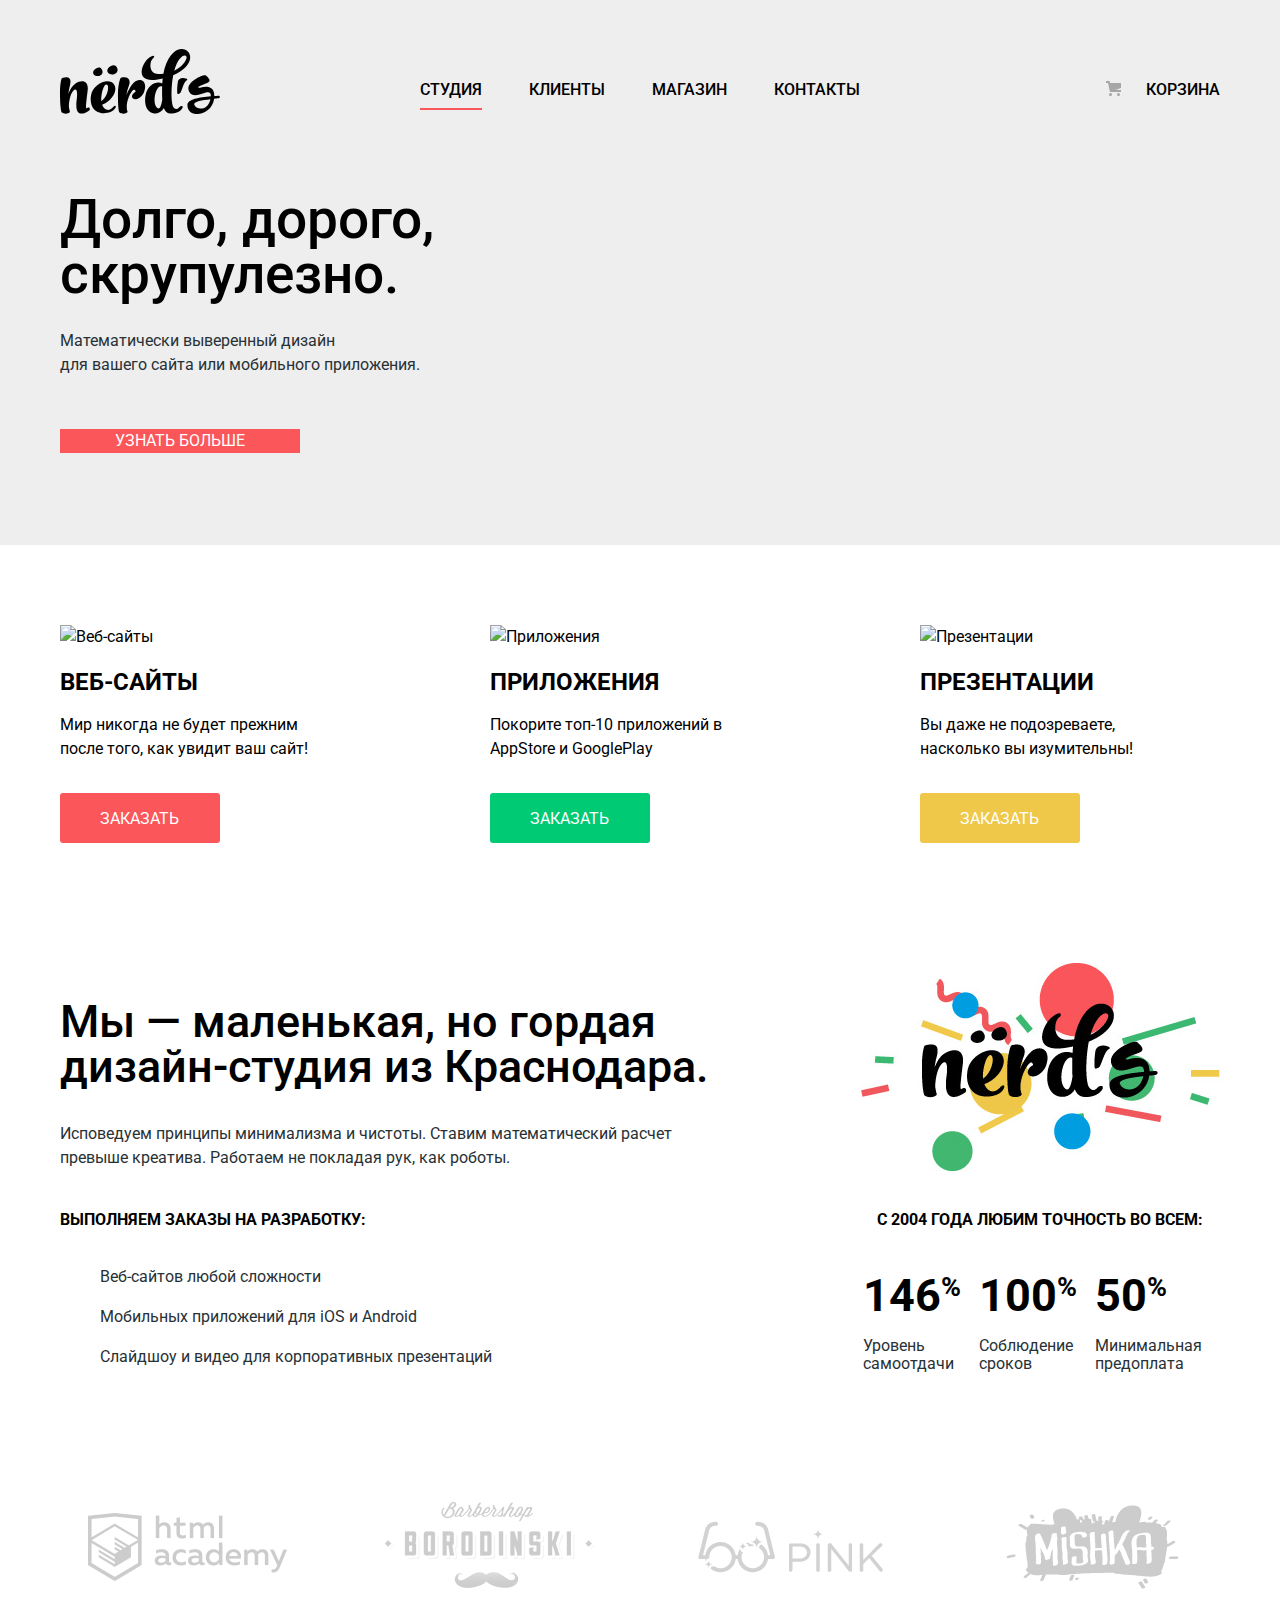
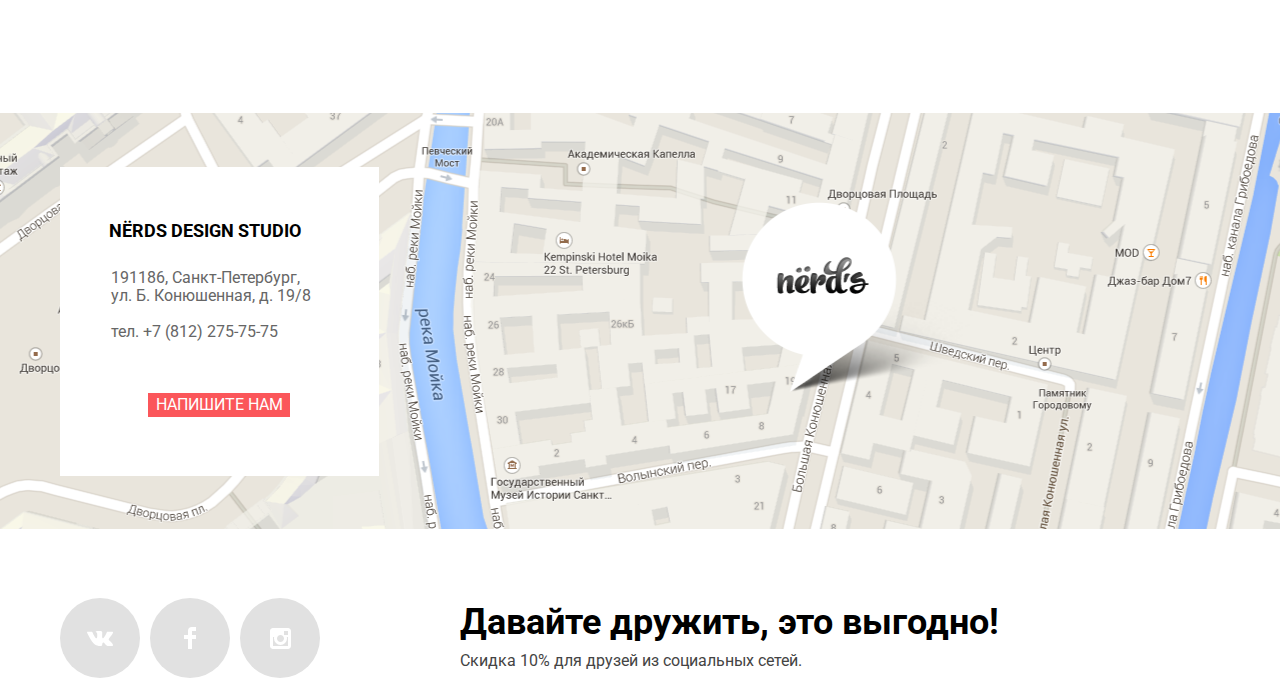
==== index.html @ 70720479 "styles" ====
<!DOCTYPE html>
<html lang="ru">
  <head>
    <meta charset="utf-8">
    <title>Дизайн-студия Nёrds</title>
    <link href="https://fonts.googleapis.com/css?family=Roboto:300,400,500,700&display=swap&subset=cyrillic" rel="stylesheet">
    <link href="css/normalize.css" rel="stylesheet">
    <link href="css/style.css" rel="stylesheet">
  </head>
  <body>
    <header class="main-header">
      <nav class="main-navigation container">
        <a class="main-header-logo">
          <img src="img/nerds-logo.svg" width="160" height="65" alt="Логотип студии Нёрдс">
        </a>
        <ul class="site-navigation container">
          <li class="site-item"><a href="info.html" class="user-active">Студия</a></li>
          <li class="site-item"><a href="customers.html">Клиенты</a></li>
          <li class="site-item"><a href="catalog.html">Магазин</a></li>
          <li class="site-item"><a href="contacts.html">Контакты</a></li>
        </ul>
        <ul class="cart">
          <li class="cart-item"><a class="icon-cart" href="cart.html">Корзина</a></li>
        </ul>
      </nav>
    </header>
    <main>
      <section class="slider-section">
        <div class="slider container">
          <div class="slide first slide-active">
            <h3 class="slide-title">Долго, дорого, скрупулезно.</h3>
            <p class="slide-description">Математически выверенный дизайн<br> для вашего сайта или мобильного приложения.</p>
            <a class="slide-button" href="#">Узнать больше</a>
          </div>
          <div class="slide second">
            <h3 class="slide-title">Любим математику как никто другой</h3>
            <p class="slide-description">Никакого креатива, только математические формулы для расчета идеальных пропорций.</p>
            <a class="slide-button" href="#">Узнать больше</a>
          </div>
          <div class="slide third">
            <h3 class="slide-title">Только ночь, только хардкор</h3>
            <p class="slide-description">Работать днем, как все? Мы против этого. Ближе к полуночи работа только начинается.</p>
            <a class="slide-button" href="#">Узнать больше</a>
          </div>
        </div>
      </section>
      <section>
        <ul class="services container">
          <li class="service-item">
            <img src="img/websites.png" width="300" height="146" alt="Веб-сайты">
            <h3 class="service-title">Веб-сайты</h3>
            <p class="service-description">
              Мир никогда не будет прежним после того, как увидит ваш сайт!
            </p>
            <a class="service-button service-button-web" href="catalog.html">Заказать</a>
          </li>
          <li class="service-item">
            <img src="img/apps.png" width="300" height="146" alt="Приложения">
            <h3 class="service-title">Приложения</h3>
            <p class="service-description">
              Покорите топ-10 приложений в AppStore и GooglePlay
            </p>
            <a class="service-button service-button-app" href="catalog.html">Заказать</a>
          </li>
          <li class="service-item">
            <img src="img/presentations.png" width="300" height="146" alt="Презентации">
            <h3 class="service-title">Презентации</h3>
            <p class="service-description">
              Вы даже не подозреваете, насколько вы изумительны!
            </p>
            <a class="service-button service-button-presentations" href="catalog.html">Заказать</a>
          </li>
        </ul>
      </section>
      <section class="info container">
      <div>
        <p class="info-title">Мы — маленькая, но гордая дизайн-студия из Краснодара.</p>
        <p class="info-description">Исповедуем принципы минимализма и чистоты. Ставим математический расчет превыше креатива. Работаем не покладая рук, как роботы.</p>
        <p class="list-title">Выполняем заказы на разработку:</p>
        <ul class="list">
          <li>Веб-сайтов любой сложности</li>
          <li>Мобильных приложений для iOS и Android</li>
          <li>Слайдшоу и видео для корпоративных презентаций</li>
        </ul>
      </div>
      <div>
        <img class="nerds-logo" src="img/nerds-picture.png" alt="Nёrds">
        <p class="table-title">С 2004 года любим точность во всем:</p>
        <table class="table-advantages">
          <tr class="percent">
            <td>146<sup>%</sup></td>
            <td>100<sup>%</sup></td>
            <td>50<sup>%</sup></td>
          </tr>
          <tr class="table-text">
            <td scope="col">Уровень самоотдачи</td>
            <td scope="col">Соблюдение сроков</td>
            <td scope="col">Минимальная предоплата</td>
          </tr>
        </table>
      </div>
      </section>
      <section class="references container">
          <a class="references-item" href="https://htmlacademy.ru/intensive/htmlcss">
            <img src="img/htmlacademy-logo.png" alt="Html Academy">
          </a>
          <a class="references-item" href="#">
          <img src="img/borodinski-logo.png" alt="Borodinski">
        </a>
        <a class="references-item" href="#">
          <img src="img/pink-logo.png" alt="Pink">
        </a>
        <a class="references-item" href="#">
          <img src="img/mishka-logo.png" alt="Mishka">
        </a>
        </section>
      </main>
      <footer>
        <section class="contacts-container">
          <div class="map">
        <!-- map -->
        </div>
          <div class="contacts-wrapper">
            <p class="contacts-title">Nёrds design studio</p>
            <p class="contacts">191186, Санкт-Петербург, ул. Б. Конюшенная, д. 19/8</p>
            <p class="contacts">тел. +7 (812) 275-75-75</p>
            <a class="contacts-button" href="#">Напишите нам</a>
          </div>
      </section>
      <div class="footer-wrapper container">
        <div class="footer-left-column">
          <ul class="social">
            <li><a class="social-button" href="#">
              <svg xmlns="http://www.w3.org/2000/svg" width="26" height="15"viewBox="0 0 26 15">
                <path fill="#ffffff" d="M16.138 11.51c.956-.309 2.18 2.04 3.483 2.939.978.681 1.727.534 1.727.534l3.473-.05s1.815-.112.957-1.554c-.071-.12-.503-1.069-2.585-3.022-2.177-2.043-1.882-1.712.739-5.244 1.597-2.153 2.236-3.468 2.036-4.028-.192-.539-1.365-.399-1.365-.399L20.69.713c-.381.001-.704.119-.851.515-.003.004-.621 1.666-1.445 3.079-1.741 2.989-2.436 3.148-2.724 2.961-.661-.433-.494-1.737-.494-2.664 0-2.897.432-4.105-.846-4.417-.427-.104-.739-.172-1.828-.182-1.392-.021-2.574 0-3.244.329-.445.223-.786.712-.579.74.26.035.843.16 1.155.586.401.552.389 1.789.389 1.789s.229 3.411-.54 3.834c-.528.29-1.25-.302-2.803-3.016-.793-1.388-1.392-2.922-1.392-2.922s-.116-.285-.326-.441c-.25-.185-.6-.244-.6-.244L.848.684S.29.7.085.946c-.182.218-.015.668-.015.668s2.909 6.881 6.203 10.347c3.02 3.182 6.452 2.971 6.452 2.971h1.555s.469-.054.709-.312c.224-.24.214-.691.214-.691s-.031-2.109.935-2.419z">
                </path>
              </svg></a></li>
            <li><a class="social-button" href="#">
            <svg xmlns="http://www.w3.org/2000/svg" width="12" height="22" viewBox="0 0 12 22">
              <path fill="#ffffff" d="M12 4V0H8a4 4 0 0 0-4 4v4H0v4h4v10h4V12h4V8H8V4h4z">
            </path></svg></a></li>
            <li><a class="social-button" href="#">
            <svg xmlns="http://www.w3.org/2000/svg" width="21" height="21" viewBox="0 0 21 21">
              <path fill="#ffffff" d="M18 0H3C1.35 0 0 1.35 0 3v15c0 1.65 1.35 3 3 3h15c1.65 0 3-1.35 3-3V3c0-1.65-1.35-3-3-3zm-7.5 7c1.93 0 3.5 1.57 3.5 3.5S12.43 14 10.5 14 7 12.43 7 10.5 8.57 7 10.5 7zM18 18H3V9h1.181A6.504 6.504 0 0 0 4 10.5a6.5 6.5 0 1 0 13 0 6.45 6.45 0 0 0-.181-1.5H18v9zm0-11h-4V3h4v4z">
            </path></svg></a></li>
          </ul>
        </div>
        <div class="footer-right-column">
        <div class="footer-text">
          <p class="slogan-title">
            Давайте дружить, это выгодно!
          </p>
          <p class="discount">
            Скидка 10% для друзей из социальных сетей.
          </p>
        </div>
      </div>
    </div>
    </footer>

      <div class="feedback">
        <h3 class="feedback-title">Напишите нам</h3>
        <form class="feedback-form" action="/" method="post">
          <p class="input-wrapper">
          <label class="feedback-text" for="name-field">Ваше имя:</label>
          <input class="input" id="name-field" type="text" name="login" placeholder="Имя Фамилия" required>
        </p>
        <p class="input-wrapper">
          <label class="feedback-text" for="email-field">Ваш e-mail:</label>
          <input class="input" id="email-field" type="email" name="email" placeholder="email@example.com">
        </p>
        <p class="input-wrapper">
          <label class="feedback-text" for="message-field">Текст письма:</label>
          <textarea class="input" id="message-field" name="message" placeholder="В свободной форме"></textarea>
          </p>
          <button class="button" type="submit">Отправить</button>
        </form>
        <button class="close-button" aria-label="Закрыть" type="button">
            <svg xmlns="http://www.w3.org/2000/svg" width="21" height="21" viewBox="0 0 21 21">
              <path fill="#FB565A" d="M13.328 10.5l7.371-7.371a1.003 1.003 0 0 0 0-1.414L19.285.3a1.003 1.003 0 0 0-1.414 0L10.5 7.672 3.129.301a1.003 1.003 0 0 0-1.414 0L.301 1.715a1.003 1.003 0 0 0 0 1.414L7.672 10.5.301 17.871a1.003 1.003 0 0 0 0 1.414l1.415 1.414a1.003 1.003 0 0 0 1.414 0l7.371-7.371 7.371 7.371a1.003 1.003 0 0 0 1.414 0l1.414-1.414a1.003 1.003 0 0 0 0-1.414L13.328 10.5z">
          </path></svg>
        </button>
        </div>

    </body>
    </html>
---- css/style.css ----
body {
  margin: 0;
  padding: 0;

  font-family: "Roboto", Arial, sans-serif;
  font-size: 16px;
  line-height: 24px;
  font-weight: 400;
  color: #000000;
  background-color: #ffffff;
}

a {
  text-decoration: none;
}

.main-header {
  background-color: #eeeeee;
  text-transform: uppercase;
}

.main-header-logo {
  width: 160px;
  height: 65px;
}

.main-header-logo:hover {
  opacity: 0.8;
}

.main-header-logo:active {
  opacity: 0.3;
}

.site-navigation,
.cart,
.services,
.social,
.filter-options,
.catalog-list,
.pagination,
.list,
.sort {
  list-style: none;
}

.main-navigation {
  line-height: 1.88;
  font-weight: 500;
  color: inherit;
}

.site-navigation a:hover,
.cart a:hover {
  color: #fb565a;
}

.site-navigation a:active,
.cart a:active {
  color: rgba(0, 0, 0, 0.3);
}

.site-navigation a {
  font-weight: 500;
  font-size: inherit;
  color: inherit;
}

.cart a {
  line-height: 1.88;
  font-weight: 500;
  color: inherit;
  text-transform: uppercase;
}

.slider-section {
  background-color: #eeeeee;
  position: relative;
  overflow: hidden;
}

.slide-title {
  font-size: 55px;
  line-height: 1;
  font-weight: 500;
  color: inherit;
  padding: 0;
  width: 514px;
  margin-top: -48px;
  margin-bottom: 16px;
}

.slide-description {
  color: #283136;
  font-size: 16px;
  line-height: 1.5;
}

.slide.first {
  background: url(../img/slide1.png) no-repeat;
  background-position: 93%;
}

.slide.second {
  background: url(../img/slide2.png) no-repeat;
  background-position: 93%;
}

.slide.third {
  background: url(../img/slide3.png) no-repeat;
  background-position: 93%;
}

.service-button,
.slide-button,
.contacts-button,
.button {
  color: #ffffff;
  border: none;
  text-transform: uppercase;
}

.service-button-web,
.slide-button,
.contacts-button,
.button {
  background-color: #fb565a;
}

.service-button-app {
  background-color: #00ca74;
}

.service-button-presentations {
  background-color: #efc84a;
}

.service-button:active,
.slide-button:active,
.contacts-button:active,
.button:active {
  color: rgba(255, 255, 255, 0.3);
}

.social-button:active,
.service-button-web:active,
.service-button-app:active,
.service-button-presentations:active {
  box-shadow: inset 0px 3px 0 0 rgba(0, 1, 1, 0.1);
}

.social-button:active svg {
  opacity: 0.3;
}

.service-button-web:hover,
.slide-button:hover,
.contacts-button:hover,
.button:hover,
.social-button:hover {
  background-color: #e74246;
}

.service-button-web:active,
.slide-button:active,
.button:active,
.social-button:active {
  background-color: #d7373b;
}

.service-button-app:hover {
  background-color: #00bc6c;
}

.service-button-app:active {
  background-color: #00aa62;
}

.service-button-presentations:hover {
  background-color: #eab534;
}

.service-button-presentations:active {
  background-color: #e5a722;
}

.info-title {
  font-size: 45px;
  font-weight: 500;
  line-height: 1;
  color: inherit;
}

.info-description {
  line-height: 1.5;
  text-align: left;
  color: #283136;
}

.list-title {
  text-transform: uppercase;
  font-weight: 700;
  color: inherit;
}

.list {
  font-size: inherit;
  line-height: 1.5;
  text-align: left;
  color: #283136;
}

.table-title {
  width: 360px;
  height: 15px;
  font-weight: 700;
  line-height: 1.5;
  text-align: center;
  color: inherit;
  text-transform: uppercase;
}

.percent td:last-child {
  width: 68px;
}

.percent {
  height: 75px;
 width: 93px;
 font-size: 45px;
 font-weight: 700;
 line-height: 0.22;
 text-align: left;
 color: inherit;
}

.table-text td:first-child {
  width: 89px;
  height: 33px;
}

.table-text td:nth-last-of-type(2n) {
  width: 95px;
  height: 35px;
}

.table-text td:last-child {
  width: 105px;
  height: 34px;
}

.table-text {
  line-height: 1.13;
  text-align: left;
  color: #283136;
}

.table-advantages {
  padding-bottom: 77px;
}

.map {
  background-size: cover;
  height: 416px;
  background: url("../img/mapmarker.png") no-repeat 48%;
}

.contacts-title {
  width: 193px;
  font-size: 18px;
  font-weight: 700;
  line-height: 1.67;
  text-align: left;
  color: inherit;
  text-transform: uppercase;
  padding-bottom: 32px;
}

.contacts {
  width: 201px;
  height: 30px;
  line-height: 1.13;
  text-align: left;
  color: #666666;
}

.service-title {
    margin-top: 21px;
    text-transform: uppercase;
    font-size: 24px;
    margin-bottom: 19px;
}

.shop-title {
  background-color: #eeeeee;
  font-weight: 500;
  font-size: 55px;
  padding-top: 86px;
  padding-bottom: 124px;
  text-align: center;
  margin: 0;
}

.filter-title {
margin: 0;
 text-transform: uppercase;
 font-size: 18px;
 font-weight: 700;
 line-height: 1.67;
 letter-spacing: 0.18px;
 text-align: left;
 color: inherit;
}

.price {
 width: 20px;
 height: 13px;
 line-height: 1.38;
 letter-spacing: normal;
 text-align: left;
 color: #283136
}

.sort-title {
  margin: 0;
 width: 133px;
 height: 14px;
 font-size: 18px;
 text-transform: uppercase;
 font-weight: 700;
 line-height: 1;
 text-align: left;
 color: inherit;
}

.sort a {
  font-size: 13px;
  line-height: 1.29;
  color: rgba(0, 0, 0, 0.3);
  text-transform: uppercase;
}

.sort .active a {
  color: inherit;
}

.sort a:hover {
  color: rgba(0, 0, 0, 0.6);
}

.sort a:active {
  color: inherit;
}

.filter-options {
  color: #283136;
}

.item-title {
  text-transform: uppercase;
  color: inherit;
  font-size: 18px;
  font-weight: 700;
}

.item-description {
  color: #666666;
}

.item-button {
  background-color: #fb565a;
  color: #ffffff;
  border: none;
}

.item-title:hover {
  color: #fb565a;
}

.item-title:active {
  color: rgba(0, 0, 0, 0.3);
}

.item-button:hover {
  background-color: #e74246;
}

.item-button:active {
  background-color: #d7373b;
}

.btn-show:hover,
.pagination a:hover,
.btn-next a:hover {
  background-color: #dfdfdf;
}

.btn-show:active,
.pagination a:active,
.btn-next a:active {
  background-color: #d5d5d5;
  box-shadow: inset 0px 3px 0 0 rgba(0, 1, 1, 0.1);
  color: rgba(0, 0, 0, 0.3);
}

.pagination a,
.btn-next a,
.btn-show {
  background-color: #eeeeee;
  border: none;
  color: inherit;
  font-weight: 500;
  text-transform: uppercase;
}

.pagination-active a {
  background-color: #ffffff;
  border: solid 3px #dbdbdb;
  color: inherit;
}

.pagination-active a:hover {
  background-color: #ffffff;
}

.slogan-title {
  font-weight: 700;
  font-size: 36px;
}

.discount {
  line-height: 1.38;
  color: #444444;
}


/* --- Сеточные стили --- */

.container {
  width: 1160px;
  margin: 0 auto;
}

.main-navigation {
  display: flex;
  justify-content: center;
  padding-top: 49px;
}

.site-navigation {
  padding: 0;
  flex-wrap: wrap;
}

.site-navigation {
  display: flex;
  margin-left: 200px;
  margin-top: 26px;
}

.site-item {
  margin-right: 47px;
}

.site-navigation li:last-child {
  margin: 0;
}

.services {
  display: flex;
  padding-left: 0;
  padding-top: 80px;
  padding-bottom: 57px;
  justify-content: space-between;
}

.service-item {
  width: 300px;
  margin-right: 130px;
}

.services li:last-child {
  margin-right: 0;
}

.service-item p {
  width: 250px;
}

.service-button-web {
  padding-right: 41px;
    background-color: #fb565a;
    padding-top: 16px;
    padding-bottom: 15px;
    padding-left: 40px;
    border-radius: 3px;
}

.service-button-app {
  padding-right: 41px;
    background-color: #00ca74;
    padding-top: 16px;
    padding-bottom: 15px;
    padding-left: 40px;
    border-radius: 3px;
}

.service-button-presentations {
  padding-right: 41px;
    background-color: #efc84a;
    padding-top: 16px;
    padding-bottom: 15px;
    padding-left: 40px;
    border-radius: 3px;
}

.social {
  display: flex;
  margin: 0;
}

.slogan-title {
  margin: 0;
}

.filters {
  display: flex;
}

.filter-title {
  margin-top: 50px;
}

.filter-title:first-child {
  margin: 0;
}

.filter-col {
  margin-top: 55px;
  width: 400px;
}

.btn-show {
  margin-top: 19px;
}

.sort-col {
  margin-top: 58px;
  width: 760px;
}

.catalog-list {
  margin: 0;
  padding: 0;
  display: flex;
  flex-wrap: wrap;
}

.catalog-item {
  display: flex;
  padding-bottom: 73px;
  margin-left: 40px;
}

.catalog-item:nth-child(odd) {
  margin: 0;
  padding: 0;
}

.footer-wrapper {
  justify-content: space-between;
  display: flex;
}

.footer-left-column {
  width: 200px;
  margin-top: 69px;
}

.footer-right-column {
  width: 760px;
}

.cart {
  margin-top: 26px;
}

.slider-section {
  height: 424px;
}

.slide {
  display: none;
  height: 435px;
}

.slide-active {
  display: block;
}

.second {
  padding-top: 218px;
}

.third {
  padding-top: 195px;
}

.slide-title {
  margin: 0;
  padding-top: 71px;
  margin-bottom: 27px;
}

.slide-description {
  margin-bottom: 52px;
  width: 36%;
}

.third .slide-description {
  width: 32%;
}

.slide-button {
  text-align: center;
  width: 240px;
  display: block;
}

.info {
  display: flex;
  justify-content: space-between;
  padding-top: 75px;
  padding-bottom: 49px;
}

.info-title {
  width: 650px;
  margin-top: 36px;
  margin-bottom: 33px;
}

.info-description {
  width: 650px;
  margin-bottom: 38px;
}

.list-title {
  margin-bottom: 25px;
}

.list {
  line-height: 2.5;
}

.nerds-logo {
  margin-bottom: 14px;
}

.table-title {
  margin-bottom: 34px;
}

.table-advantages {
  width: 100%;
}

.percent sup{
 top: -15.49px;
 font-size: 26.6px;
}

.references {
  display: flex;
  justify-content: space-between;
  margin-bottom: 91px;
}

.references-item {
  position: relative;
  display: flex;
  justify-content: center;
  align-items: center;
  width: 22%;
  margin-bottom: 30px;
}

.contacts-container {
  height: 416px;
  position: relative;
}

.contacts-wrapper {
  background-color: #ffffff;
  margin-left: -580px;
  width: 319px;
  height: 309px;
  position: absolute;
  top: 54px;
  left: 50%;
}

.contacts-title {
  padding-left: 49px;
  padding-bottom: 5px;
  padding-top: 31px;
}

.contacts {
  padding-bottom: 8px;
  padding-left: 51px;
}

.contacts-button {
  text-align: center;
  width: 142px;
  display: block;
  margin-left: 88px;
  margin-top: 32px;
}

.social {
  padding-left: 0;
  display: flex;
}

.slogan-title {
  margin-top: 81px;
}

.pagination {
  display: flex;
  padding: 0;
  width: 444px;
  margin-bottom: 57px;
}

.pagination-item {
  margin-right: 12px;
}

.sort-wrapper {
  display: flex;
  align-items: center;
  margin-top: -21px;
  margin-bottom: 80px;
}

.sort {
  display: flex;
}

.sort-item {
  margin-right: 26px;
}

.sort-icons {
  display: flex;
}

.slider-range {
  position: relative;
  width: 220px;
  height: 80px;
  margin-top: 49px;
  margin-bottom: 13px;
  padding-left: 20px;
  padding-right: 20px;
  background: #f1f1f1;
  border-radius: 5px;
}

.slider-range::before {
  content: "";
  display: table;
  clear: both;
}

.slider-scale {
  height: 2px;
  background: #d7dcde;
  margin-left: 10px;
  margin-top: 39px;
}

.slider-bar {
  height: 2px;
  width: 135px;
  background: #00ca74;
}

.toggle {
  width: 4px;
  height: 4px;
  border: 8px solid #ffffff;
  background: #ababab;
  cursor: pointer;
  border-radius: 50%;
  box-shadow: 0 2px 0 0 rgba(0, 1, 1, 0.14);
  position: absolute;
  top: 30px;
  left: 20px;
}

.max-toggle {
  left: 160px;
}

.price {
  text-transform: uppercase;
}

.price-min,
.price-max {
  margin-right: 33px;
  width: 80px;
}

.price-min,
.price-max {
  width: 62px;
  padding: 10px 8px;
  margin-left: 8px;
  text-align: center;
  color: #283136;
  letter-spacing: 1px;
  border: none;
  border-radius: 5px;
  background: #f1f1f1;
}

.icon-cart::before {
 content: "";
 position: absolute;
 width: 15px;
 height: 15px;
 top: 6px;
 left: -40px;
 background-image: url("../img/icons/cart-icon.svg");
 background-repeat: no-repeat;
 background-position: 0 0;
}

.cart {
  position: relative;
  padding-left: 0;
}

.user-active {
  padding-bottom: 9px;
  border-bottom: 2px solid #fb565a;
}

.social-button {
  width: 80px;
  height: 80px;
  background-color: #e1e1e1;
  display: flex;
  justify-content: center;
  align-items: center;
  border-radius: 50%;
  margin-right: 10px;
}

.feedback {
  position: fixed;
  top: 0;
  left: 0;
  right: 0;
  margin: 6vh auto auto;
  background: #ffffff;
  box-shadow: 0px 20px 40px 0 rgba(0, 1, 1, 0.75);
  display: flex;
  flex-wrap: wrap;
  justify-content: space-between;
  box-sizing: border-box;
  width: 960px;
  height: 590px;
  padding: 72px 100px 80px;
  display: none;
}

.feedback-title {
  margin: 0 0 50px;
}

.feedback-form {
  width: 100%;
  display: flex;
  flex-wrap: wrap;
  justify-content: space-between;
}

.input-wrapper {
  width: 360px;
  margin: 0 0 36px;
}

.input-wrapper:last-of-type {
  width: 100%;
  margin-bottom: 48px;
}

.input-wrapper:last-of-type textarea {
  resize: none;
  width: 760px;
  height: 118px;
}

.feedback-title {
  font-size: 45px;
  font-weight: 500;
  line-height: 1.13;
  margin-bottom: 49px;
}

.input {
  width: 100%;
  box-sizing: border-box;
  min-height: 50px;
  padding: 14px 16px;
  border-radius: 3px;
  border: 2px solid #d7dcde;
}

.input:hover {
  border: 2px solid #b4b9bb;
}

.input:focus {
  border: 2px solid #000000;
  outline: 0;
}

.input:focus::placeholder {
  color: #444444;
}

.feedback-text {
  font-weight: 700;
  line-height: 1.13;
  margin-bottom: 47px;
}

.button {
  color: #ffffff;
  border: none;
  text-transform: uppercase;
  padding-right: 41px;
  background-color: #fb565a;
  padding-top: 19px;
  padding-bottom: 18px;
  padding-left: 40px;
  border-radius: 3px;
  width: 260px;
  cursor: pointer;
}

.close-button {
  background: none;
  border: none;
  cursor: pointer;
  opacity: 0.3;
  position: absolute;
  top: 87px;
  left: 47%;
  margin-left: 390px;
  outline: 0;
}

.close-button:hover {
  opacity: inherit;
}

.close-button:active {
  opacity: 0.1;
}

.service-description {
  margin-bottom: 46px;
}

.filter-options label {
  position: relative;
  line-height: 1.5;
  display: block;
  cursor: pointer;
}

.radio-item {
  margin-bottom: 15px;
}

.checkbox-item {
  margin-bottom: 17px;
}

.visually-hidden:not(:focus):not(:active),
input[type="checkbox"].visually-hidden,
input[type="radio"].visually-hidden {
  position: absolute;
  clip: rect(0 0 0 0);
}

.radio::before {
  content: "";
  position: absolute;
  left: -42px;
  top: 0;
  width: 25px;
  height: 25px;
  background: url("../img/radio-off.svg");
  opacity: 0.4;
}

.checkbox::before {
  content: "";
  position: absolute;
  left: -42px;
  top: 0;
  width: 23px;
  height: 23px;
  background: url("../img/checkbox-off.svg");
  opacity: 0.4;
}

.btn-show {
  width: 260px;
  padding-top: 19px;
  padding-bottom: 15px;
  border-radius: 3px;
  outline: 0;
  cursor: pointer;
}

.catalog-item {
  position: relative;
}

.catalog-item::before {
  content: "";
  position: absolute;
  width: 360px;
  height: 40px;
  background: url("../img/browser.svg");
}


.item {
  background-color: #eeeeee;
  margin-left: -580px;
  width: 360px;
  height: 231px;
  position: absolute;
  top: 345px;
  left: 161%;
  padding: 34px 80px 48px;
  text-align: center;
  box-sizing: border-box;
}
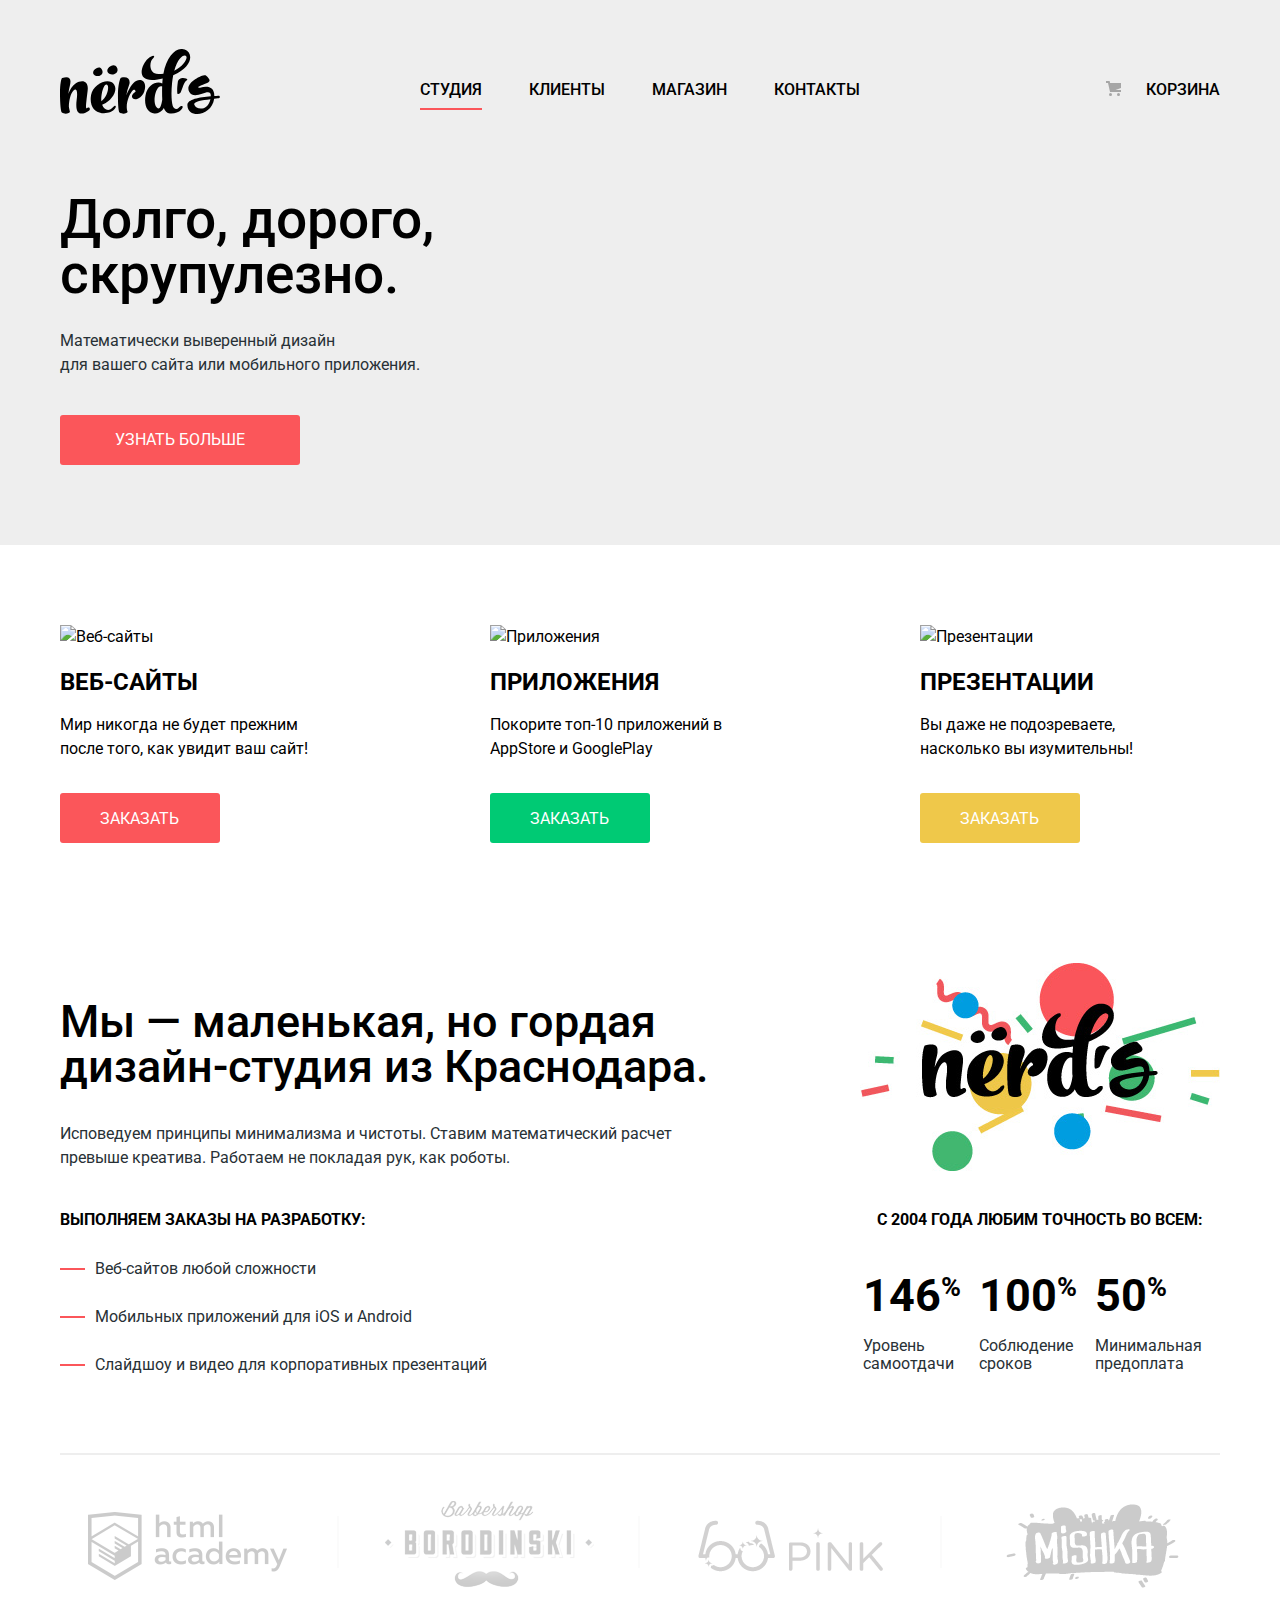
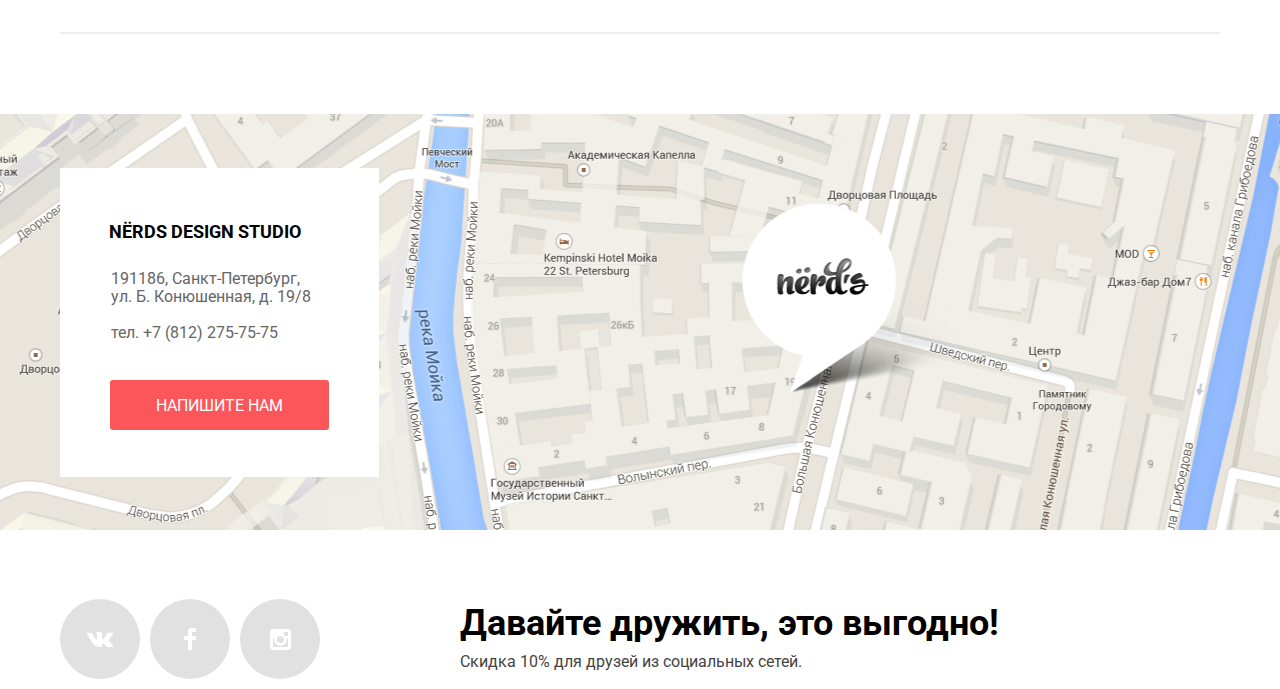
==== commit c783a027: "styles" ====
--- a/index.html
+++ b/index.html
@@ -1,46 +1,73 @@
 <!DOCTYPE html>
 <html lang="ru">
-  <head>
-    <meta charset="utf-8">
-    <title>Дизайн-студия Nёrds</title>
-    <link href="https://fonts.googleapis.com/css?family=Roboto:300,400,500,700&display=swap&subset=cyrillic" rel="stylesheet">
-    <link href="css/normalize.css" rel="stylesheet">
-    <link href="css/style.css" rel="stylesheet">
-  </head>
-  <body>
-    <header class="main-header">
-      <nav class="main-navigation container">
-        <a class="main-header-logo">
-          <img src="img/nerds-logo.svg" width="160" height="65" alt="Логотип студии Нёрдс">
-        </a>
-        <ul class="site-navigation container">
-          <li class="site-item"><a href="info.html" class="user-active">Студия</a></li>
-          <li class="site-item"><a href="customers.html">Клиенты</a></li>
-          <li class="site-item"><a href="catalog.html">Магазин</a></li>
-          <li class="site-item"><a href="contacts.html">Контакты</a></li>
-        </ul>
-        <ul class="cart">
-          <li class="cart-item"><a class="icon-cart" href="cart.html">Корзина</a></li>
-        </ul>
-      </nav>
-    </header>
-    <main>
-      <section class="slider-section">
-        <div class="slider container">
-          <div class="slide first slide-active">
-            <h3 class="slide-title">Долго, дорого, скрупулезно.</h3>
-            <p class="slide-description">Математически выверенный дизайн<br> для вашего сайта или мобильного приложения.</p>
+<head>
+  <meta charset="utf-8">
+  <title>Дизайн-студия Nёrds</title>
+  <link href="https://fonts.googleapis.com/css?family=Roboto:300,400,500,700&display=swap&subset=cyrillic" rel="stylesheet">
+  <link href="css/normalize.css" rel="stylesheet">
+  <link href="css/style.css" rel="stylesheet">
+</head>
+<body>
+  <header class="main-header">
+    <nav class="main-navigation container">
+      <a class="main-header-logo">
+        <img src="img/nerds-logo.svg" width="160" height="65" alt="Логотип студии Нёрдс">
+      </a>
+      <ul class="site-navigation container">
+        <li class="site-item">
+          <a href="info.html" class="site-link-active">Студия</a>
+        </li>
+        <li class="site-item">
+          <a href="customers.html">Клиенты</a>
+        </li>
+        <li class="site-item">
+          <a href="catalog.html">Магазин</a>
+        </li>
+        <li class="site-item">
+          <a href="contacts.html">Контакты</a>
+        </li>
+      </ul>
+      <ul class="cart">
+        <li class="cart-item">
+          <a class="icon-cart" href="cart.html">Корзина</a>
+        </li>
+      </ul>
+    </nav>
+  </header>
+  <main>
+    <section class="slider-section">
+      <div class="slider container">
+        <div class="slide first slide-active">
+           <h3 class="slide-title">Долго, дорого, скрупулезно.</h3>
+            <p class="slide-description">
+              Математически выверенный дизайн<br> для вашего сайта или мобильного приложения.
+            </p>
             <a class="slide-button" href="#">Узнать больше</a>
           </div>
           <div class="slide second">
             <h3 class="slide-title">Любим математику как никто другой</h3>
-            <p class="slide-description">Никакого креатива, только математические формулы для расчета идеальных пропорций.</p>
+            <p class="slide-description">
+              Никакого креатива, только математические формулы для расчета идеальных пропорций.
+            </p>
             <a class="slide-button" href="#">Узнать больше</a>
           </div>
           <div class="slide third">
             <h3 class="slide-title">Только ночь, только хардкор</h3>
-            <p class="slide-description">Работать днем, как все? Мы против этого. Ближе к полуночи работа только начинается.</p>
+            <p class="slide-description">
+              Работать днем, как все? Мы против этого. Ближе к полуночи работа только начинается.
+            </p>
             <a class="slide-button" href="#">Узнать больше</a>
+          </div>
+        </div>
+        <div class="slider-toggles">
+          <div class="slider-toggle-active">
+            <span></span>
+          </div>
+          <div class="slider-toggle">
+            <span></span>
+          </div>
+          <div class="slider-toggle">
+            <span></span>
           </div>
         </div>
       </section>
@@ -73,114 +100,145 @@
         </ul>
       </section>
       <section class="info container">
-      <div>
-        <p class="info-title">Мы — маленькая, но гордая дизайн-студия из Краснодара.</p>
-        <p class="info-description">Исповедуем принципы минимализма и чистоты. Ставим математический расчет превыше креатива. Работаем не покладая рук, как роботы.</p>
-        <p class="list-title">Выполняем заказы на разработку:</p>
-        <ul class="list">
-          <li>Веб-сайтов любой сложности</li>
-          <li>Мобильных приложений для iOS и Android</li>
-          <li>Слайдшоу и видео для корпоративных презентаций</li>
-        </ul>
-      </div>
-      <div>
-        <img class="nerds-logo" src="img/nerds-picture.png" alt="Nёrds">
-        <p class="table-title">С 2004 года любим точность во всем:</p>
-        <table class="table-advantages">
-          <tr class="percent">
-            <td>146<sup>%</sup></td>
-            <td>100<sup>%</sup></td>
-            <td>50<sup>%</sup></td>
-          </tr>
-          <tr class="table-text">
-            <td scope="col">Уровень самоотдачи</td>
-            <td scope="col">Соблюдение сроков</td>
-            <td scope="col">Минимальная предоплата</td>
-          </tr>
-        </table>
-      </div>
+        <div>
+          <p class="info-title">
+            Мы — маленькая, но гордая дизайн-студия из Краснодара.
+          </p>
+          <p class="info-description">
+            Исповедуем принципы минимализма и чистоты. Ставим математический расчет превыше креатива. Работаем не покладая рук, как роботы.
+          </p>
+          <p class="list-title">
+            Выполняем заказы на разработку:
+          </p>
+          <ul class="list">
+            <li class="list-item">Веб-сайтов любой сложности</li>
+            <li class="list-item">Мобильных приложений для iOS и Android</li>
+            <li class="list-item">Слайдшоу и видео для корпоративных презентаций</li>
+          </ul>
+        </div>
+        <div>
+          <img class="nerds-logo" src="img/nerds-picture.png" alt="Красочный логотип Нёрдс">
+          <p class="table-title">
+            С 2004 года любим точность во всем:
+          </p>
+          <table class="table-advantages">
+            <tr class="percent">
+              <td>146<sup>%</sup>
+              </td>
+              <td>100<sup>%</sup>
+              </td>
+              <td>50<sup>%</sup>
+              </td>
+            </tr>
+            <tr class="table-text">
+              <td>Уровень самоотдачи</td>
+              <td>Соблюдение сроков</td>
+              <td>Минимальная предоплата</td>
+            </tr>
+          </table>
+        </div>
       </section>
       <section class="references container">
-          <a class="references-item" href="https://htmlacademy.ru/intensive/htmlcss">
-            <img src="img/htmlacademy-logo.png" alt="Html Academy">
+        <a class="references-item" href="https://htmlacademy.ru/intensive/htmlcss">
+          <img src="img/partners/htmlacdemy-logo.png" alt="Логотип Html Академии">
+        </a>
+        <a class="references-item" href="#">
+          <img src="img/partners/borodinski-logo.png" alt="Логотип барбершопа Бородинский">
+        </a>
+        <a class="references-item" href="#">
+          <img src="img/partners/pink-logo.png" alt="Логотип приложения Пинк">
+        </a>
+        <a class="references-item" href="#">
+          <img src="img/partners/mishka-logo.png" alt="Логотип интернет-магазина вязаных игрушек Мишка">
+        </a>
+      </section>
+    </main>
+    <footer>
+      <section class="contacts-container">
+        <div class="map">
+          <!-- map -->
+        </div>
+        <div class="contacts-wrapper">
+          <p class="contacts-title">
+            Nёrds design studio
+          </p>
+          <p class="contacts">
+            191186, Санкт-Петербург, ул. Б. Конюшенная, д. 19/8
+          </p>
+          <p class="contacts">
+            тел. +7 (812) 275-75-75
+          </p>
+          <a class="contacts-button" href="#">
+            Напишите нам
           </a>
-          <a class="references-item" href="#">
-          <img src="img/borodinski-logo.png" alt="Borodinski">
-        </a>
-        <a class="references-item" href="#">
-          <img src="img/pink-logo.png" alt="Pink">
-        </a>
-        <a class="references-item" href="#">
-          <img src="img/mishka-logo.png" alt="Mishka">
-        </a>
-        </section>
-      </main>
-      <footer>
-        <section class="contacts-container">
-          <div class="map">
-        <!-- map -->
-        </div>
-          <div class="contacts-wrapper">
-            <p class="contacts-title">Nёrds design studio</p>
-            <p class="contacts">191186, Санкт-Петербург, ул. Б. Конюшенная, д. 19/8</p>
-            <p class="contacts">тел. +7 (812) 275-75-75</p>
-            <a class="contacts-button" href="#">Напишите нам</a>
-          </div>
+        </div>
       </section>
       <div class="footer-wrapper container">
         <div class="footer-left-column">
           <ul class="social">
-            <li><a class="social-button" href="#">
-              <svg xmlns="http://www.w3.org/2000/svg" width="26" height="15"viewBox="0 0 26 15">
-                <path fill="#ffffff" d="M16.138 11.51c.956-.309 2.18 2.04 3.483 2.939.978.681 1.727.534 1.727.534l3.473-.05s1.815-.112.957-1.554c-.071-.12-.503-1.069-2.585-3.022-2.177-2.043-1.882-1.712.739-5.244 1.597-2.153 2.236-3.468 2.036-4.028-.192-.539-1.365-.399-1.365-.399L20.69.713c-.381.001-.704.119-.851.515-.003.004-.621 1.666-1.445 3.079-1.741 2.989-2.436 3.148-2.724 2.961-.661-.433-.494-1.737-.494-2.664 0-2.897.432-4.105-.846-4.417-.427-.104-.739-.172-1.828-.182-1.392-.021-2.574 0-3.244.329-.445.223-.786.712-.579.74.26.035.843.16 1.155.586.401.552.389 1.789.389 1.789s.229 3.411-.54 3.834c-.528.29-1.25-.302-2.803-3.016-.793-1.388-1.392-2.922-1.392-2.922s-.116-.285-.326-.441c-.25-.185-.6-.244-.6-.244L.848.684S.29.7.085.946c-.182.218-.015.668-.015.668s2.909 6.881 6.203 10.347c3.02 3.182 6.452 2.971 6.452 2.971h1.555s.469-.054.709-.312c.224-.24.214-.691.214-.691s-.031-2.109.935-2.419z">
-                </path>
-              </svg></a></li>
-            <li><a class="social-button" href="#">
-            <svg xmlns="http://www.w3.org/2000/svg" width="12" height="22" viewBox="0 0 12 22">
-              <path fill="#ffffff" d="M12 4V0H8a4 4 0 0 0-4 4v4H0v4h4v10h4V12h4V8H8V4h4z">
-            </path></svg></a></li>
-            <li><a class="social-button" href="#">
-            <svg xmlns="http://www.w3.org/2000/svg" width="21" height="21" viewBox="0 0 21 21">
-              <path fill="#ffffff" d="M18 0H3C1.35 0 0 1.35 0 3v15c0 1.65 1.35 3 3 3h15c1.65 0 3-1.35 3-3V3c0-1.65-1.35-3-3-3zm-7.5 7c1.93 0 3.5 1.57 3.5 3.5S12.43 14 10.5 14 7 12.43 7 10.5 8.57 7 10.5 7zM18 18H3V9h1.181A6.504 6.504 0 0 0 4 10.5a6.5 6.5 0 1 0 13 0 6.45 6.45 0 0 0-.181-1.5H18v9zm0-11h-4V3h4v4z">
-            </path></svg></a></li>
+            <li>
+              <a class="social-button" href="#">
+                <svg xmlns="http://www.w3.org/2000/svg" width="26" height="15" viewBox="0 0 26 15">
+                  <path fill="#ffffff" d="M16.138 11.51c.956-.309 2.18 2.04 3.483 2.939.978.681 1.727.534 1.727.534l3.473-.05s1.815-.112.957-1.554c-.071-.12-.503-1.069-2.585-3.022-2.177-2.043-1.882-1.712.739-5.244 1.597-2.153 2.236-3.468 2.036-4.028-.192-.539-1.365-.399-1.365-.399L20.69.713c-.381.001-.704.119-.851.515-.003.004-.621 1.666-1.445 3.079-1.741 2.989-2.436 3.148-2.724 2.961-.661-.433-.494-1.737-.494-2.664 0-2.897.432-4.105-.846-4.417-.427-.104-.739-.172-1.828-.182-1.392-.021-2.574 0-3.244.329-.445.223-.786.712-.579.74.26.035.843.16 1.155.586.401.552.389 1.789.389 1.789s.229 3.411-.54 3.834c-.528.29-1.25-.302-2.803-3.016-.793-1.388-1.392-2.922-1.392-2.922s-.116-.285-.326-.441c-.25-.185-.6-.244-.6-.244L.848.684S.29.7.085.946c-.182.218-.015.668-.015.668s2.909 6.881 6.203 10.347c3.02 3.182 6.452 2.971 6.452 2.971h1.555s.469-.054.709-.312c.224-.24.214-.691.214-.691s-.031-2.109.935-2.419z">
+                  </path>
+                </svg>
+              </a>
+            </li>
+            <li>
+              <a class="social-button" href="#">
+                <svg xmlns="http://www.w3.org/2000/svg" width="12" height="22" viewBox="0 0 12 22">
+                  <path fill="#ffffff" d="M12 4V0H8a4 4 0 0 0-4 4v4H0v4h4v10h4V12h4V8H8V4h4z">
+                  </path>
+                </svg>
+              </a>
+            </li>
+            <li>
+              <a class="social-button" href="#">
+                <svg xmlns="http://www.w3.org/2000/svg" width="21" height="21" viewBox="0 0 21 21">
+                  <path fill="#ffffff" d="M18 0H3C1.35 0 0 1.35 0 3v15c0 1.65 1.35 3 3 3h15c1.65 0 3-1.35 3-3V3c0-1.65-1.35-3-3-3zm-7.5 7c1.93 0 3.5 1.57 3.5 3.5S12.43 14 10.5 14 7 12.43 7 10.5 8.57 7 10.5 7zM18 18H3V9h1.181A6.504 6.504 0 0 0 4 10.5a6.5 6.5 0 1 0 13 0 6.45 6.45 0 0 0-.181-1.5H18v9zm0-11h-4V3h4v4z">
+                  </path>
+                </svg>
+              </a>
+            </li>
           </ul>
         </div>
         <div class="footer-right-column">
-        <div class="footer-text">
-          <p class="slogan-title">
-            Давайте дружить, это выгодно!
-          </p>
-          <p class="discount">
-            Скидка 10% для друзей из социальных сетей.
-          </p>
+          <div class="footer-text">
+            <p class="slogan-title">
+              Давайте дружить, это выгодно!
+            </p>
+            <p class="discount">
+              Скидка 10% для друзей из социальных сетей.
+            </p>
+          </div>
         </div>
       </div>
-    </div>
     </footer>
-
-      <div class="feedback">
-        <h3 class="feedback-title">Напишите нам</h3>
-        <form class="feedback-form" action="/" method="post">
-          <p class="input-wrapper">
-          <label class="feedback-text" for="name-field">Ваше имя:</label>
+    <div class="feedback">
+      <h3 class="feedback-title">Напишите нам</h3>
+      <form class="feedback-form" action="/" method="post">
+        <p class="input-wrapper">
+          <label class="feedback-label" for="name-field">Ваше имя:</label>
           <input class="input" id="name-field" type="text" name="login" placeholder="Имя Фамилия" required>
         </p>
         <p class="input-wrapper">
-          <label class="feedback-text" for="email-field">Ваш e-mail:</label>
+          <label class="feedback-label" for="email-field">Ваш e-mail:</label>
           <input class="input" id="email-field" type="email" name="email" placeholder="email@example.com">
         </p>
         <p class="input-wrapper">
-          <label class="feedback-text" for="message-field">Текст письма:</label>
-          <textarea class="input" id="message-field" name="message" placeholder="В свободной форме"></textarea>
-          </p>
-          <button class="button" type="submit">Отправить</button>
-        </form>
-        <button class="close-button" aria-label="Закрыть" type="button">
-            <svg xmlns="http://www.w3.org/2000/svg" width="21" height="21" viewBox="0 0 21 21">
-              <path fill="#FB565A" d="M13.328 10.5l7.371-7.371a1.003 1.003 0 0 0 0-1.414L19.285.3a1.003 1.003 0 0 0-1.414 0L10.5 7.672 3.129.301a1.003 1.003 0 0 0-1.414 0L.301 1.715a1.003 1.003 0 0 0 0 1.414L7.672 10.5.301 17.871a1.003 1.003 0 0 0 0 1.414l1.415 1.414a1.003 1.003 0 0 0 1.414 0l7.371-7.371 7.371 7.371a1.003 1.003 0 0 0 1.414 0l1.414-1.414a1.003 1.003 0 0 0 0-1.414L13.328 10.5z">
-          </path></svg>
-        </button>
-        </div>
+          <label class="feedback-label" for="message-field">Текст письма:</label>
+          <textarea class="input" id="message-field" name="message" placeholder="В свободной форме">
+          </textarea>
+        </p>
+        <button class="button" type="submit">Отправить</button>
+      </form>
+      <button class="close-button" aria-label="Закрыть" type="button">
+        <svg xmlns="http://www.w3.org/2000/svg" width="21" height="21" viewBox="0 0 21 21">
+          <path fill="#FB565A" d="M13.328 10.5l7.371-7.371a1.003 1.003 0 0 0 0-1.414L19.285.3a1.003 1.003 0 0 0-1.414 0L10.5 7.672 3.129.301a1.003 1.003 0 0 0-1.414 0L.301 1.715a1.003 1.003 0 0 0 0 1.414L7.672 10.5.301 17.871a1.003 1.003 0 0 0 0 1.414l1.415 1.414a1.003 1.003 0 0 0 1.414 0l7.371-7.371 7.371 7.371a1.003 1.003 0 0 0 1.414 0l1.414-1.414a1.003 1.003 0 0 0 0-1.414L13.328 10.5z">
+          </path>
+        </svg>
+      </button>
+    </div>
 
-    </body>
-    </html>
+</body>
+</html>
--- a/css/style.css
+++ b/css/style.css
@@ -114,7 +114,8 @@
 .service-button,
 .slide-button,
 .contacts-button,
-.button {
+.button,
+.item-button {
   color: #ffffff;
   border: none;
   text-transform: uppercase;
@@ -123,7 +124,8 @@
 .service-button-web,
 .slide-button,
 .contacts-button,
-.button {
+.button,
+.item-button {
   background-color: #fb565a;
 }
 
@@ -138,14 +140,19 @@
 .service-button:active,
 .slide-button:active,
 .contacts-button:active,
-.button:active {
+.button:active,
+.item-button:active {
   color: rgba(255, 255, 255, 0.3);
 }
 
 .social-button:active,
 .service-button-web:active,
 .service-button-app:active,
-.service-button-presentations:active {
+.service-button-presentations:active,
+.item-button:active,
+.slide-button:active,
+.contacts-button:active,
+.button:active {
   box-shadow: inset 0px 3px 0 0 rgba(0, 1, 1, 0.1);
 }
 
@@ -157,14 +164,17 @@
 .slide-button:hover,
 .contacts-button:hover,
 .button:hover,
-.social-button:hover {
+.social-button:hover,
+.item-button:hover,
+.slide-button:hover {
   background-color: #e74246;
 }
 
 .service-button-web:active,
 .slide-button:active,
 .button:active,
-.social-button:active {
+.social-button:active,
+.slide-button:active {
   background-color: #d7373b;
 }
 
@@ -204,10 +214,9 @@
 }
 
 .list {
-  font-size: inherit;
-  line-height: 1.5;
   text-align: left;
   color: #283136;
+  padding-left: 0;
 }
 
 .table-title {
@@ -226,12 +235,12 @@
 
 .percent {
   height: 75px;
- width: 93px;
- font-size: 45px;
- font-weight: 700;
- line-height: 0.22;
- text-align: left;
- color: inherit;
+  width: 93px;
+  font-size: 45px;
+  font-weight: 700;
+  line-height: 0.22;
+  text-align: left;
+  color: inherit;
 }
 
 .table-text td:first-child {
@@ -285,10 +294,10 @@
 }
 
 .service-title {
-    margin-top: 21px;
-    text-transform: uppercase;
-    font-size: 24px;
-    margin-bottom: 19px;
+  margin-top: 21px;
+  text-transform: uppercase;
+  font-size: 24px;
+  margin-bottom: 19px;
 }
 
 .shop-title {
@@ -302,7 +311,7 @@
 }
 
 .filter-title {
-margin: 0;
+ margin: 0;
  text-transform: uppercase;
  font-size: 18px;
  font-weight: 700;
@@ -322,9 +331,8 @@
 }
 
 .sort-title {
-  margin: 0;
+ margin: 0;
  width: 133px;
- height: 14px;
  font-size: 18px;
  text-transform: uppercase;
  font-weight: 700;
@@ -334,43 +342,49 @@
 }
 
 .sort a {
-  font-size: 13px;
-  line-height: 1.29;
-  color: rgba(0, 0, 0, 0.3);
-  text-transform: uppercase;
+ font-size: 13px;
+ line-height: 1.29;
+ color: rgba(0, 0, 0, 0.3);
+ text-transform: uppercase;
 }
 
 .sort .active a {
-  color: inherit;
+ color: inherit;
 }
 
 .sort a:hover {
-  color: rgba(0, 0, 0, 0.6);
+ color: rgba(0, 0, 0, 0.6);
 }
 
 .sort a:active {
-  color: inherit;
+ color: inherit;
 }
 
 .filter-options {
-  color: #283136;
+ color: #283136;
 }
 
 .item-title {
-  text-transform: uppercase;
-  color: inherit;
-  font-size: 18px;
-  font-weight: 700;
+ text-transform: uppercase;
+ color: inherit;
+ font-size: 18px;
+ font-weight: 700;
 }
 
 .item-description {
   color: #666666;
+  line-height: 1.2;
+  margin-bottom: 29px;
+  width: 63%;
+  padding-left: 65px;
 }
 
 .item-button {
-  background-color: #fb565a;
-  color: #ffffff;
-  border: none;
+  width: 200px;
+  height: 50px;
+  border-radius: 3px;
+  outline: 0;
+  cursor: pointer;
 }
 
 .item-title:hover {
@@ -417,6 +431,11 @@
   background-color: #ffffff;
   border: solid 3px #dbdbdb;
   color: inherit;
+  padding-left: 21px;
+  padding-right: 21px;
+  padding-top: 19px;
+  padding-bottom: 18px;
+  border-radius: 3px;
 }
 
 .pagination-active a:hover {
@@ -450,9 +469,6 @@
 .site-navigation {
   padding: 0;
   flex-wrap: wrap;
-}
-
-.site-navigation {
   display: flex;
   margin-left: 200px;
   margin-top: 26px;
@@ -487,31 +503,24 @@
   width: 250px;
 }
 
+.service-button {
+  padding-top: 16px;
+  padding-bottom: 15px;
+  padding-left: 40px;
+  border-radius: 3px;
+  padding-right: 41px;
+}
+
 .service-button-web {
-  padding-right: 41px;
-    background-color: #fb565a;
-    padding-top: 16px;
-    padding-bottom: 15px;
-    padding-left: 40px;
-    border-radius: 3px;
+  background-color: #fb565a;
 }
 
 .service-button-app {
-  padding-right: 41px;
-    background-color: #00ca74;
-    padding-top: 16px;
-    padding-bottom: 15px;
-    padding-left: 40px;
-    border-radius: 3px;
+  background-color: #00ca74;
 }
 
 .service-button-presentations {
-  padding-right: 41px;
-    background-color: #efc84a;
-    padding-top: 16px;
-    padding-bottom: 15px;
-    padding-left: 40px;
-    border-radius: 3px;
+  background-color: #efc84a;
 }
 
 .social {
@@ -558,13 +567,12 @@
 
 .catalog-item {
   display: flex;
-  padding-bottom: 73px;
+  margin-bottom: 73px;
   margin-left: 40px;
 }
 
 .catalog-item:nth-child(odd) {
-  margin: 0;
-  padding: 0;
+  margin-left: -1px;
 }
 
 .footer-wrapper {
@@ -579,10 +587,6 @@
 
 .footer-right-column {
   width: 760px;
-}
-
-.cart {
-  margin-top: 26px;
 }
 
 .slider-section {
@@ -613,7 +617,7 @@
 }
 
 .slide-description {
-  margin-bottom: 52px;
+  margin-bottom: 38px;
   width: 36%;
 }
 
@@ -631,7 +635,6 @@
   display: flex;
   justify-content: space-between;
   padding-top: 75px;
-  padding-bottom: 49px;
 }
 
 .info-title {
@@ -649,10 +652,6 @@
   margin-bottom: 25px;
 }
 
-.list {
-  line-height: 2.5;
-}
-
 .nerds-logo {
   margin-bottom: 14px;
 }
@@ -665,7 +664,7 @@
   width: 100%;
 }
 
-.percent sup{
+.percent sup {
  top: -15.49px;
  font-size: 26.6px;
 }
@@ -673,7 +672,11 @@
 .references {
   display: flex;
   justify-content: space-between;
-  margin-bottom: 91px;
+  margin-bottom: 80px;
+  border-bottom: 2px solid #eeeeee;
+  border-top: 2px solid #eeeeee;
+  padding-top: 46px;
+  padding-bottom: 11px;
 }
 
 .references-item {
@@ -683,6 +686,25 @@
   align-items: center;
   width: 22%;
   margin-bottom: 30px;
+  opacity: 0.2;
+}
+
+.references-item:hover {
+  opacity: 100%;
+}
+
+.references-item:active {
+  opacity: 0.1;
+}
+
+.references-item:not(:last-child)::after {
+  content: "";
+  position: absolute;
+  top: 15px;
+  right: -9.2%;
+  width: 2px;
+  height: 52px;
+  background-color: #eeeeee;
 }
 
 .contacts-container {
@@ -713,10 +735,14 @@
 
 .contacts-button {
   text-align: center;
-  width: 142px;
+  width: 219px;
   display: block;
-  margin-left: 88px;
-  margin-top: 32px;
+  margin-left: 50px;
+margin-top: 18px;
+padding-top: 14px;
+padding-bottom: 12px;
+border-radius: 3px;
+
 }
 
 .social {
@@ -748,14 +774,61 @@
 
 .sort {
   display: flex;
+  padding-left: 0;
+  margin-left: 266px;
+  margin-top: 20px;
 }
 
 .sort-item {
-  margin-right: 26px;
+  margin-right: 30px;
+  font-size: 14px;
 }
 
 .sort-icons {
-  display: flex;
+  list-style: none;
+  display: flex;
+}
+
+.icon-up {
+  width: 11px;
+  height: 10px;
+
+    right: 96px;
+    top: 418px;
+    clear: both;
+}
+
+.icon-up::before {
+  content: "";
+  background: url("../img/icons/icon-up-dir.svg");
+  position: absolute;
+  width: 11px;
+  height: 10px;
+cursor: pointer;
+  opacity: 0.2;
+    right: 96px;
+    top: 418px;
+  clear: both;
+}
+
+.icon-down::before {
+  content: "";
+  background: url("../img/icons/icon-down-dir.svg");
+  position: absolute;
+  width: 11px;
+  height: 10px;
+    right: 124px;
+    top: 418px;
+  clear: both;
+  cursor: pointer;
+}
+
+.icon-up:hover::before {
+  opacity: 0.4
+}
+
+.icon-up:active::before {
+  opacity: 100%;
 }
 
 .slider-range {
@@ -839,14 +912,16 @@
  background-image: url("../img/icons/cart-icon.svg");
  background-repeat: no-repeat;
  background-position: 0 0;
+ overflow: visible;
 }
 
 .cart {
+  margin-top: 26px;
   position: relative;
   padding-left: 0;
 }
 
-.user-active {
+.site-link-active {
   padding-bottom: 9px;
   border-bottom: 2px solid #fb565a;
 }
@@ -867,7 +942,6 @@
   top: 0;
   left: 0;
   right: 0;
-  margin: 6vh auto auto;
   background: #ffffff;
   box-shadow: 0px 20px 40px 0 rgba(0, 1, 1, 0.75);
   display: flex;
@@ -876,12 +950,15 @@
   box-sizing: border-box;
   width: 960px;
   height: 590px;
-  padding: 72px 100px 80px;
+  padding-top: 72px;
+  padding-right: 100px;
+  padding-bottom: 80px;
+  padding-left: 100px;
+  margin-top: 10px;
+  margin-right: auto;
+  margin-bottom: auto;
+  margin-left: auto;
   display: none;
-}
-
-.feedback-title {
-  margin: 0 0 50px;
 }
 
 .feedback-form {
@@ -901,7 +978,7 @@
   margin-bottom: 48px;
 }
 
-.input-wrapper:last-of-type textarea {
+.feedback-form textarea {
   resize: none;
   width: 760px;
   height: 118px;
@@ -911,6 +988,7 @@
   font-size: 45px;
   font-weight: 500;
   line-height: 1.13;
+  margin-top: 0;
   margin-bottom: 49px;
 }
 
@@ -936,7 +1014,7 @@
   color: #444444;
 }
 
-.feedback-text {
+.feedback-label {
   font-weight: 700;
   line-height: 1.13;
   margin-bottom: 47px;
@@ -954,6 +1032,7 @@
   border-radius: 3px;
   width: 260px;
   cursor: pointer;
+  outline: none;
 }
 
 .close-button {
@@ -963,7 +1042,7 @@
   opacity: 0.3;
   position: absolute;
   top: 87px;
-  left: 47%;
+  right: 9%;
   margin-left: 390px;
   outline: 0;
 }
@@ -988,18 +1067,26 @@
 }
 
 .radio-item {
+  width: 119px;
   margin-bottom: 15px;
 }
 
 .checkbox-item {
+  width: 144px;
   margin-bottom: 17px;
 }
 
-.visually-hidden:not(:focus):not(:active),
-input[type="checkbox"].visually-hidden,
-input[type="radio"].visually-hidden {
+.visually-hidden {
   position: absolute;
+  width: 1px;
+  height: 1px;
+  margin: -1px;
+  border: 0;
+  padding: 0;
+  white-space: nowrap;
+  clip-path: inset(100%);
   clip: rect(0 0 0 0);
+  overflow: hidden;
 }
 
 .radio::before {
@@ -1013,6 +1100,21 @@
   opacity: 0.4;
 }
 
+.input-radio:checked ~ .radio::before {
+  content: "";
+  position: absolute;
+  left: -42px;
+  top: 0;
+  width: 25px;
+  height: 25px;
+  background: url("../img/radio-on.svg");
+}
+
+.radio:hover::before,
+.checkbox:hover::before {
+  opacity: 100%;
+}
+
 .checkbox::before {
   content: "";
   position: absolute;
@@ -1024,6 +1126,17 @@
   opacity: 0.4;
 }
 
+.input-checkbox:checked ~ .checkbox::before {
+  position: absolute;
+  background: url("../img/checkbox-on.svg");
+  background-repeat: no-repeat;
+  background-position: 0 0;
+  left: -42px;
+  top: 0;
+  width: 27px;
+  height: 23px;
+}
+
 .btn-show {
   width: 260px;
   padding-top: 19px;
@@ -1037,24 +1150,95 @@
   position: relative;
 }
 
+.catalog-item:hover .item {
+  display: block;
+}
+
 .catalog-item::before {
   content: "";
   position: absolute;
   width: 360px;
   height: 40px;
-  background: url("../img/browser.svg");
-}
-
+  background-image: url("../img/browser.svg");
+  background-repeat: no-repeat;
+  background-position: 0 0;
+  top: -39px;
+  opacity: 0.12;
+  overflow: visible;
+}
+
+.catalog-item:hover {
+  box-shadow: 0px 5px 15px 0 rgba(0, 0.5, 0.5, 0.3);
+}
+
+.catalog-item:hover::before{
+  opacity: 100%;
+}
 
 .item {
   background-color: #eeeeee;
   margin-left: -580px;
-  width: 360px;
+  width: 100%;
   height: 231px;
   position: absolute;
   top: 345px;
   left: 161%;
-  padding: 34px 80px 48px;
   text-align: center;
   box-sizing: border-box;
-}
+  padding-top: 30px;
+  display: none;
+}
+
+.slider-toggles {
+  content: "";
+  width: 18px;
+  height: 18px;
+  background-color: #ffffff;
+  border-radius: 50%;
+  cursor: pointer;
+}
+
+.slide-button {
+  padding-top: 13px;
+  padding-bottom: 13px;
+border-radius: 3px;
+}
+
+.list-item {
+  display: flex;
+ align-items: center;
+ margin-bottom: 24px;
+}
+
+.list-item::before {
+  content: "";
+  width: 25px;
+  height: 2px;
+  margin-right: 10px;
+  background-color: #fb565a;
+}
+
+.btn-next a {
+  width: 260px;
+  padding-bottom: 16px;
+  padding-top: 19px;
+  padding-left: 78px;
+  padding-right: 79px;
+  border-radius: 3px;
+  background-color: #eeeeee;
+}
+
+.pagination-item a {
+  width: 50px;
+  height: 50px;
+  padding-left: 21px;
+  padding-right: 21px;
+  padding-top: 19px;
+  padding-bottom: 18px;
+  border-radius: 3px;
+  background-color: #eeeeee;
+}
+
+.pagination-active a:first-child {
+  background-color: #ffffff;
+}
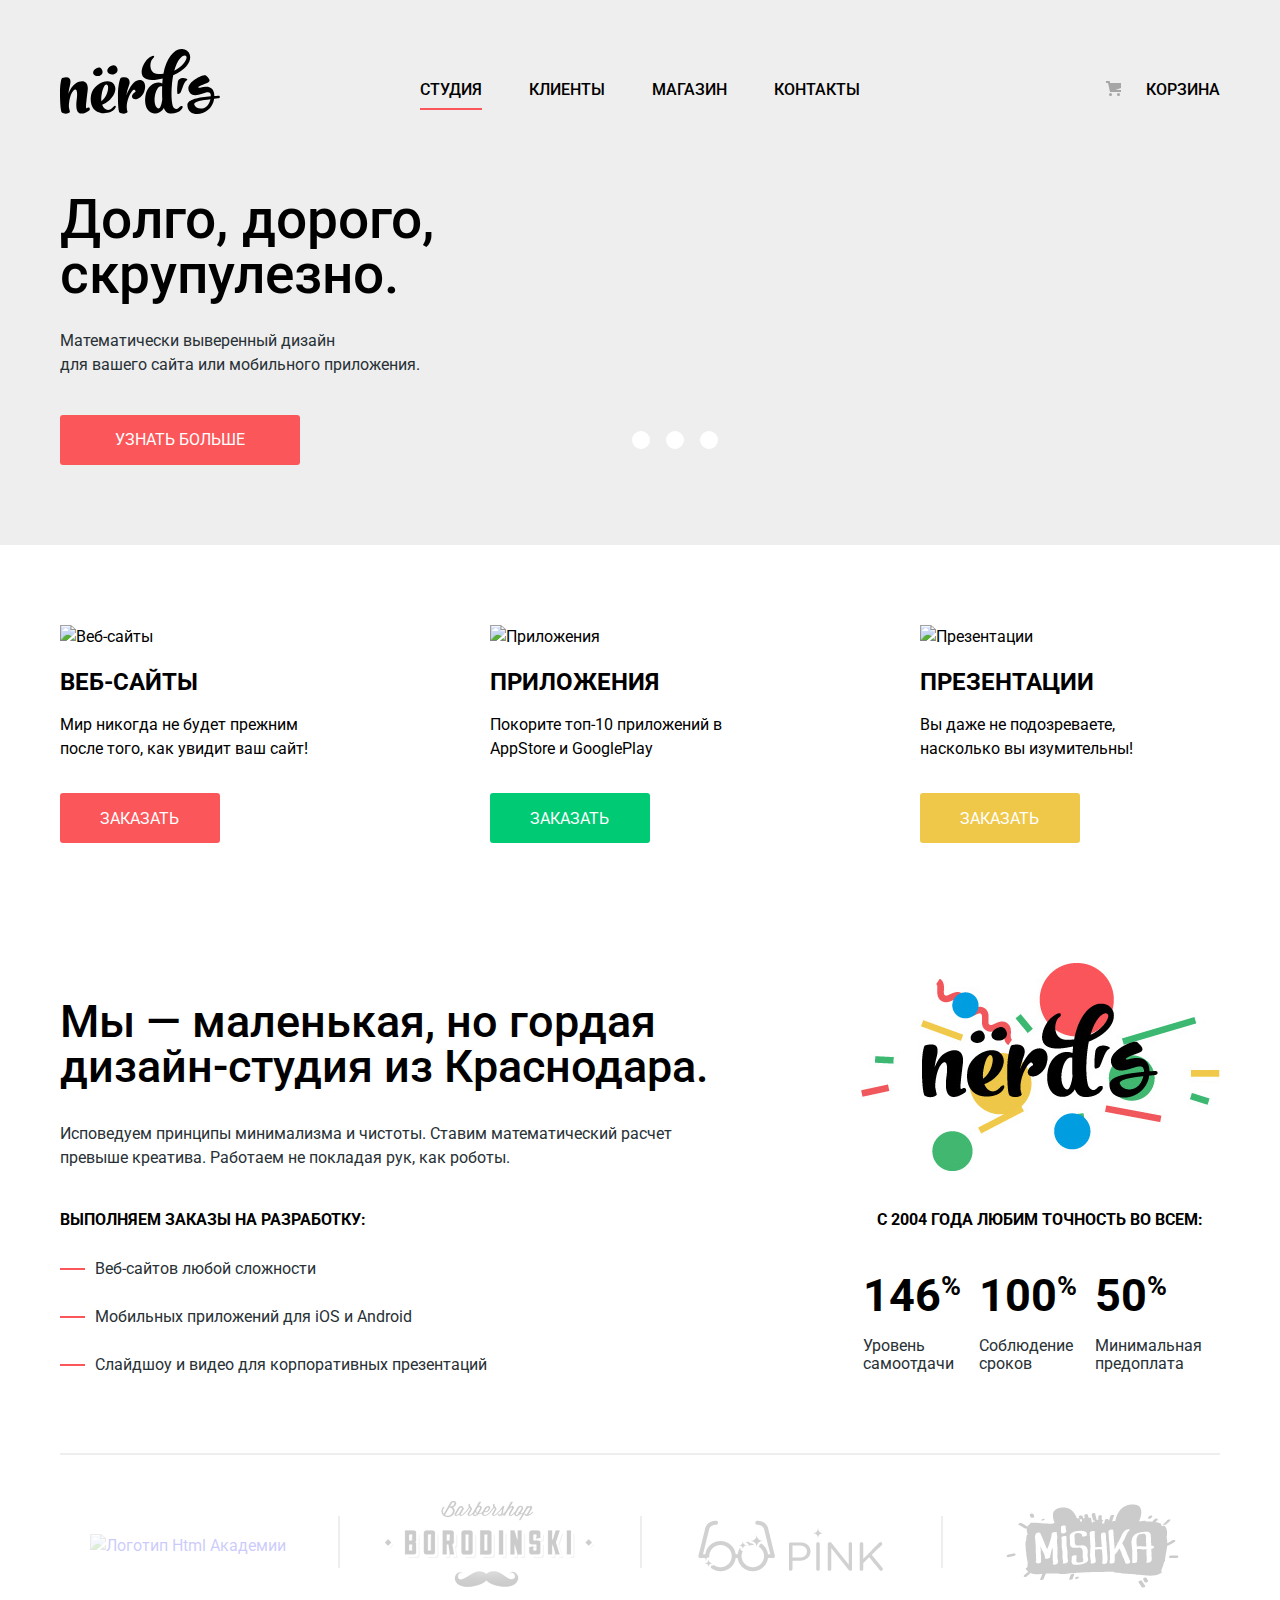
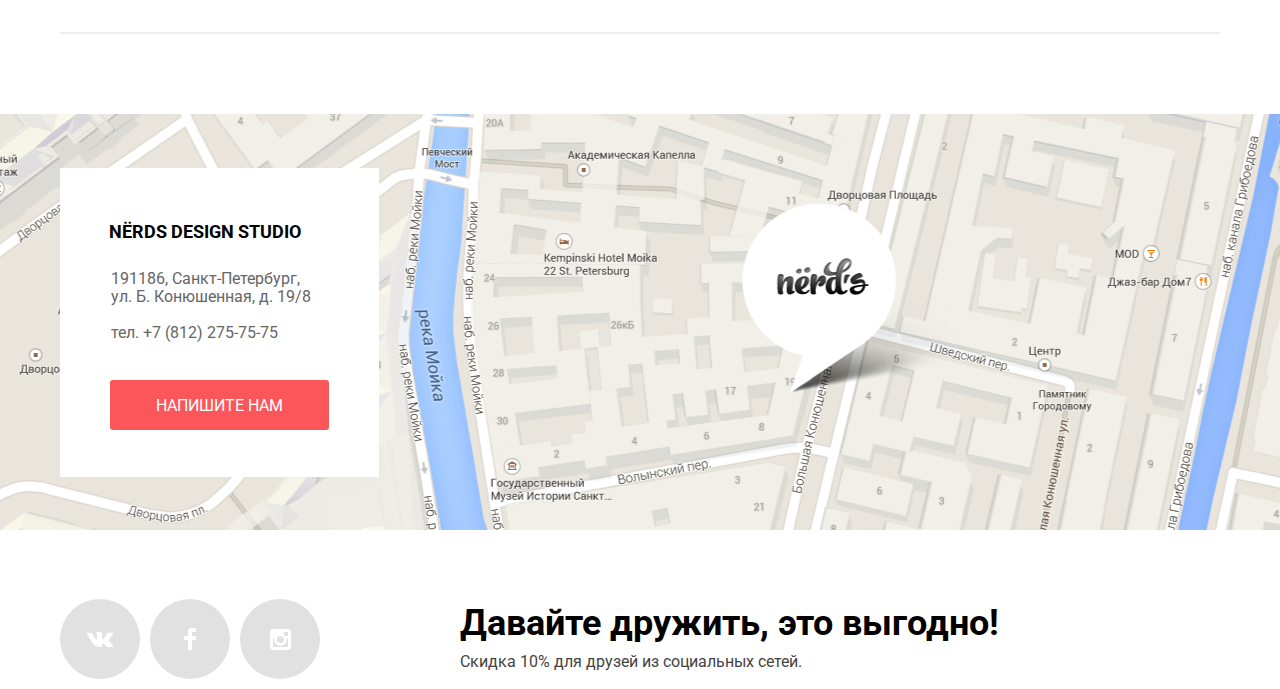
==== commit f2eafe41: "add slider buttons" ====
--- a/index.html
+++ b/index.html
@@ -59,17 +59,17 @@
             <a class="slide-button" href="#">Узнать больше</a>
           </div>
         </div>
-        <div class="slider-toggles">
-          <div class="slider-toggle-active">
-            <span></span>
-          </div>
-          <div class="slider-toggle">
-            <span></span>
-          </div>
-          <div class="slider-toggle">
-            <span></span>
-          </div>
-        </div>
+            <ul class="slider-toggle-list">
+              <li class="slider-toggle-item">
+                <button class="slider-toggle-first slider-toggle-active" type="button" aria-label="Первый слайд"></button>
+              </li>
+              <li class="slider-toggle-item">
+                <button class="slider-toggle-second" type="button" aria-label="Второй слайд"></button>
+                </li>
+                <li class="slider-toggle-item">
+                  <button class="slider-toggle-third" type="button" aria-label="Третий слайд"></button>
+                </li>
+              </ul>
       </section>
       <section>
         <ul class="services container">
@@ -140,7 +140,7 @@
       </section>
       <section class="references container">
         <a class="references-item" href="https://htmlacademy.ru/intensive/htmlcss">
-          <img src="img/partners/htmlacdemy-logo.png" alt="Логотип Html Академии">
+          <img src="img/partners/htmlacademy-logo.png" alt="Логотип Html Академии">
         </a>
         <a class="references-item" href="#">
           <img src="img/partners/borodinski-logo.png" alt="Логотип барбершопа Бородинский">
--- a/css/style.css
+++ b/css/style.css
@@ -361,14 +361,14 @@
 }
 
 .filter-options {
- color: #283136;
+  color: #283136;
 }
 
 .item-title {
- text-transform: uppercase;
- color: inherit;
- font-size: 18px;
- font-weight: 700;
+  text-transform: uppercase;
+  color: inherit;
+  font-size: 18px;
+  font-weight: 700;
 }
 
 .item-description {
@@ -665,8 +665,8 @@
 }
 
 .percent sup {
- top: -15.49px;
- font-size: 26.6px;
+  top: -16px;
+  font-size: 27px;
 }
 
 .references {
@@ -686,14 +686,17 @@
   align-items: center;
   width: 22%;
   margin-bottom: 30px;
+}
+
+.references-item img {
   opacity: 0.2;
 }
 
-.references-item:hover {
+.references-item:hover img {
   opacity: 100%;
 }
 
-.references-item:active {
+.references-item:active img {
   opacity: 0.1;
 }
 
@@ -701,7 +704,7 @@
   content: "";
   position: absolute;
   top: 15px;
-  right: -9.2%;
+  right: -25px;
   width: 2px;
   height: 52px;
   background-color: #eeeeee;
@@ -738,11 +741,10 @@
   width: 219px;
   display: block;
   margin-left: 50px;
-margin-top: 18px;
-padding-top: 14px;
-padding-bottom: 12px;
-border-radius: 3px;
-
+  margin-top: 18px;
+  padding-top: 14px;
+  padding-bottom: 12px;
+  border-radius: 3px;
 }
 
 .social {
@@ -769,7 +771,7 @@
   display: flex;
   align-items: center;
   margin-top: -21px;
-  margin-bottom: 80px;
+  margin-bottom: 76px;
 }
 
 .sort {
@@ -785,17 +787,17 @@
 }
 
 .sort-icons {
+  position: relative;
+  margin-top: 0;
+  margin-bottom: 0;
+  padding-left: 0;
   list-style: none;
   display: flex;
+  cursor: pointer;
 }
 
 .icon-up {
-  width: 11px;
-  height: 10px;
-
-    right: 96px;
-    top: 418px;
-    clear: both;
+  position: relative;
 }
 
 .icon-up::before {
@@ -804,11 +806,9 @@
   position: absolute;
   width: 11px;
   height: 10px;
-cursor: pointer;
   opacity: 0.2;
-    right: 96px;
-    top: 418px;
-  clear: both;
+  right: -65px;
+  top: -4px;
 }
 
 .icon-down::before {
@@ -817,10 +817,8 @@
   position: absolute;
   width: 11px;
   height: 10px;
-    right: 124px;
-    top: 418px;
-  clear: both;
-  cursor: pointer;
+  right: -36px;
+  top: -4px;
 }
 
 .icon-up:hover::before {
@@ -903,16 +901,15 @@
 }
 
 .icon-cart::before {
- content: "";
- position: absolute;
- width: 15px;
- height: 15px;
- top: 6px;
- left: -40px;
- background-image: url("../img/icons/cart-icon.svg");
- background-repeat: no-repeat;
- background-position: 0 0;
- overflow: visible;
+  content: "";
+  position: absolute;
+  width: 15px;
+  height: 15px;
+  top: 6px;
+  left: -40px;
+  background-image: url("../img/icons/cart-icon.svg");
+  background-repeat: no-repeat;
+  background-position: 0 0;
 }
 
 .cart {
@@ -1164,7 +1161,6 @@
   background-position: 0 0;
   top: -39px;
   opacity: 0.12;
-  overflow: visible;
 }
 
 .catalog-item:hover {
@@ -1189,25 +1185,60 @@
   display: none;
 }
 
-.slider-toggles {
-  content: "";
+.slider-toggle-list {
+  position: absolute;
+  display: flex;
+  margin: 0;
+  padding: 0;
+  bottom: 96px;
+  margin-left: 535px;
+  list-style: none;
+}
+
+.slider-toggle-item {
+  position: relative;
+  margin-right: 17px;
+}
+
+.slider-toggle-item button {
+  position: absolute;
   width: 18px;
   height: 18px;
+  top: -18px;
+  left: 97px;
   background-color: #ffffff;
   border-radius: 50%;
+  border: none;
   cursor: pointer;
+  outline: none;
+}
+
+.slider-toggle-active::before {
+  content: "";
+  position: absolute;
+  left: 0px;
+  top: 0px;
+  width: 18px;
+  height: 18px;
+  background-image: url("../img/active-button.svg");
+  background-repeat: no-repeat;
+  opacity: 0.3;
+}
+
+.slider-toggle-item:not(:first-child) {
+  margin-left: 17px;
 }
 
 .slide-button {
   padding-top: 13px;
   padding-bottom: 13px;
-border-radius: 3px;
+  border-radius: 3px;
 }
 
 .list-item {
   display: flex;
- align-items: center;
- margin-bottom: 24px;
+  align-items: center;
+  margin-bottom: 24px;
 }
 
 .list-item::before {
@@ -1239,6 +1270,6 @@
   background-color: #eeeeee;
 }
 
-.pagination-active a:first-child {
+.pagination-active a {
   background-color: #ffffff;
 }
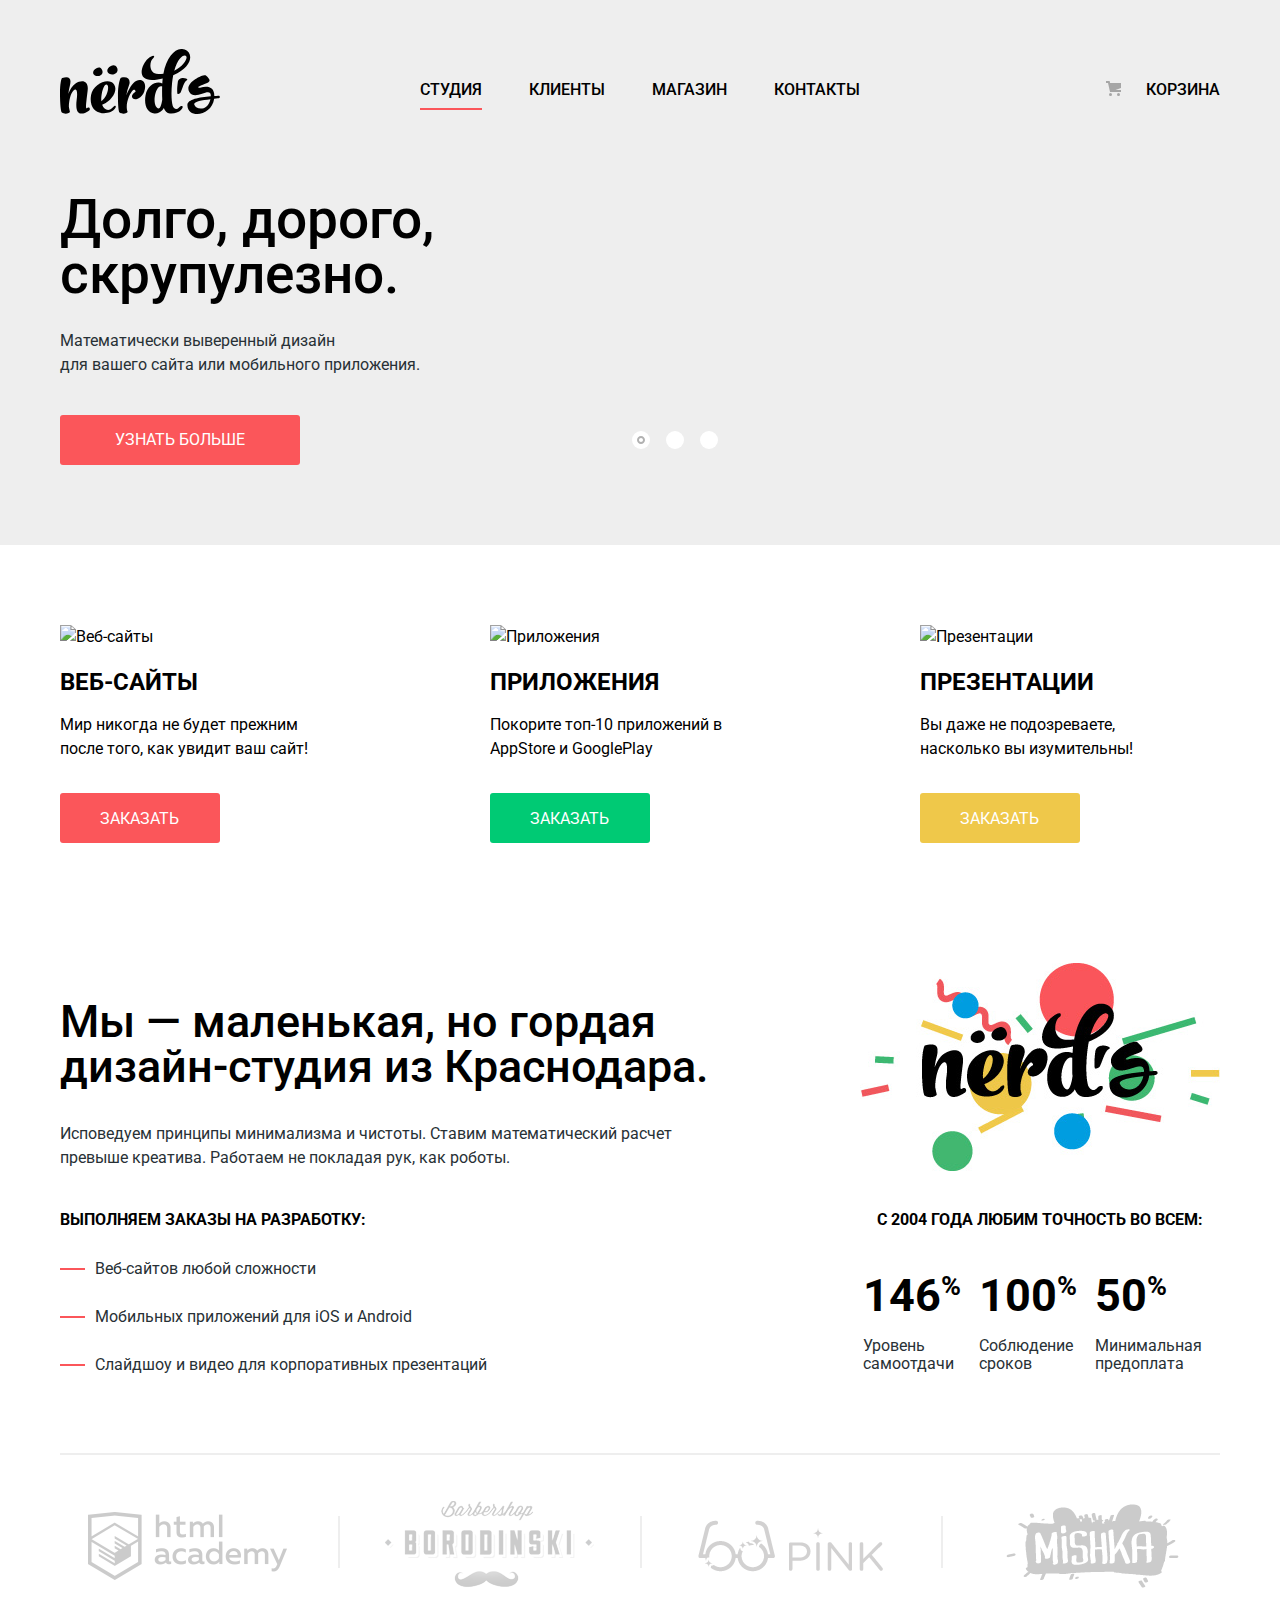
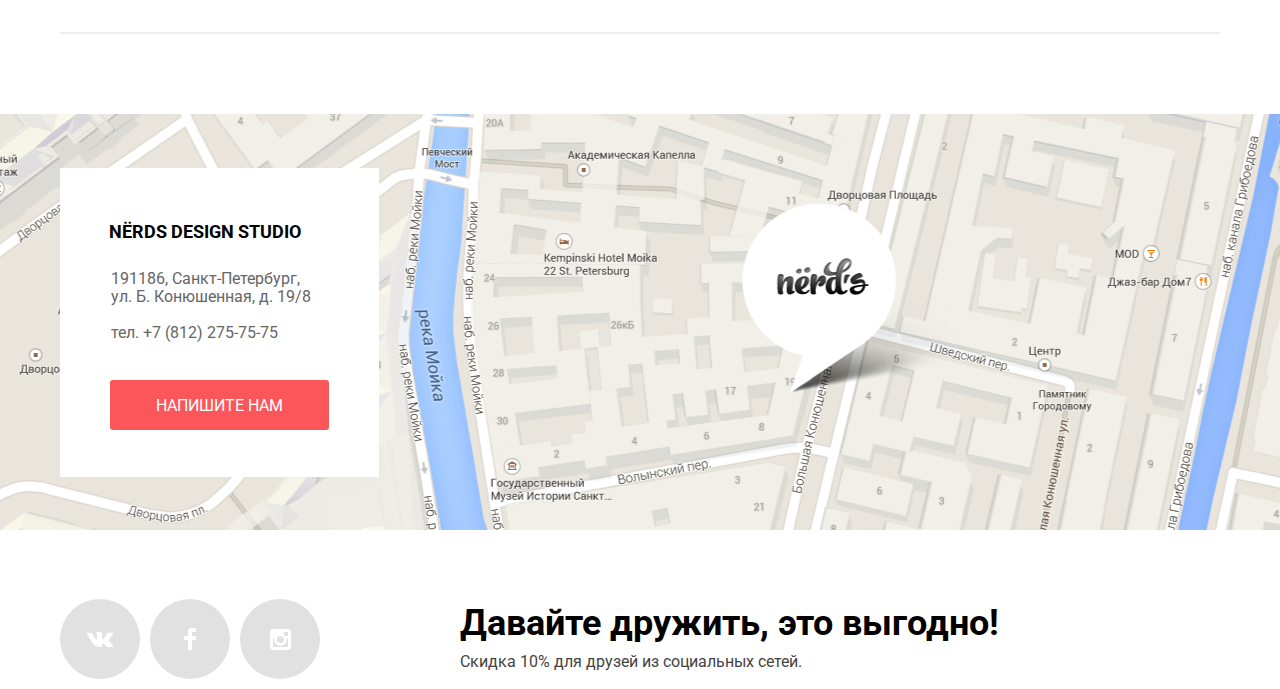
==== commit b56bd8e1: "up/down icons fixed" ====
--- a/index.html
+++ b/index.html
@@ -61,13 +61,13 @@
         </div>
             <ul class="slider-toggle-list">
               <li class="slider-toggle-item">
-                <button class="slider-toggle-first slider-toggle-active" type="button" aria-label="Первый слайд"></button>
+                <button class="slider-toggle slider-toggle-active" type="button" aria-label="Первый слайд"></button>
               </li>
               <li class="slider-toggle-item">
-                <button class="slider-toggle-second" type="button" aria-label="Второй слайд"></button>
+                <button class="slider-toggle" type="button" aria-label="Второй слайд"></button>
                 </li>
                 <li class="slider-toggle-item">
-                  <button class="slider-toggle-third" type="button" aria-label="Третий слайд"></button>
+                  <button class="slider-toggle" type="button" aria-label="Третий слайд"></button>
                 </li>
               </ul>
       </section>
--- a/css/style.css
+++ b/css/style.css
@@ -787,45 +787,51 @@
 }
 
 .sort-icons {
-  position: relative;
   margin-top: 0;
   margin-bottom: 0;
   padding-left: 0;
   list-style: none;
-  display: flex;
-  cursor: pointer;
+}
+
+.icon-down {
+  position: relative;
+  margin-left: 25px;
 }
 
 .icon-up {
   position: relative;
-}
-
-.icon-up::before {
+  margin-left: 54px;
+}
+
+.icon {
+  width: 11px;
+  display: block;
+}
+
+.icon-up a::before {
   content: "";
   background: url("../img/icons/icon-up-dir.svg");
   position: absolute;
   width: 11px;
   height: 10px;
   opacity: 0.2;
-  right: -65px;
   top: -4px;
 }
 
-.icon-down::before {
+.icon-down a::before {
   content: "";
   background: url("../img/icons/icon-down-dir.svg");
   position: absolute;
   width: 11px;
   height: 10px;
-  right: -36px;
   top: -4px;
 }
 
-.icon-up:hover::before {
+.icon-up a:hover::before {
   opacity: 0.4
 }
 
-.icon-up:active::before {
+.icon-up a:active::before {
   opacity: 100%;
 }
 
@@ -1200,7 +1206,7 @@
   margin-right: 17px;
 }
 
-.slider-toggle-item button {
+.slider-toggle {
   position: absolute;
   width: 18px;
   height: 18px;
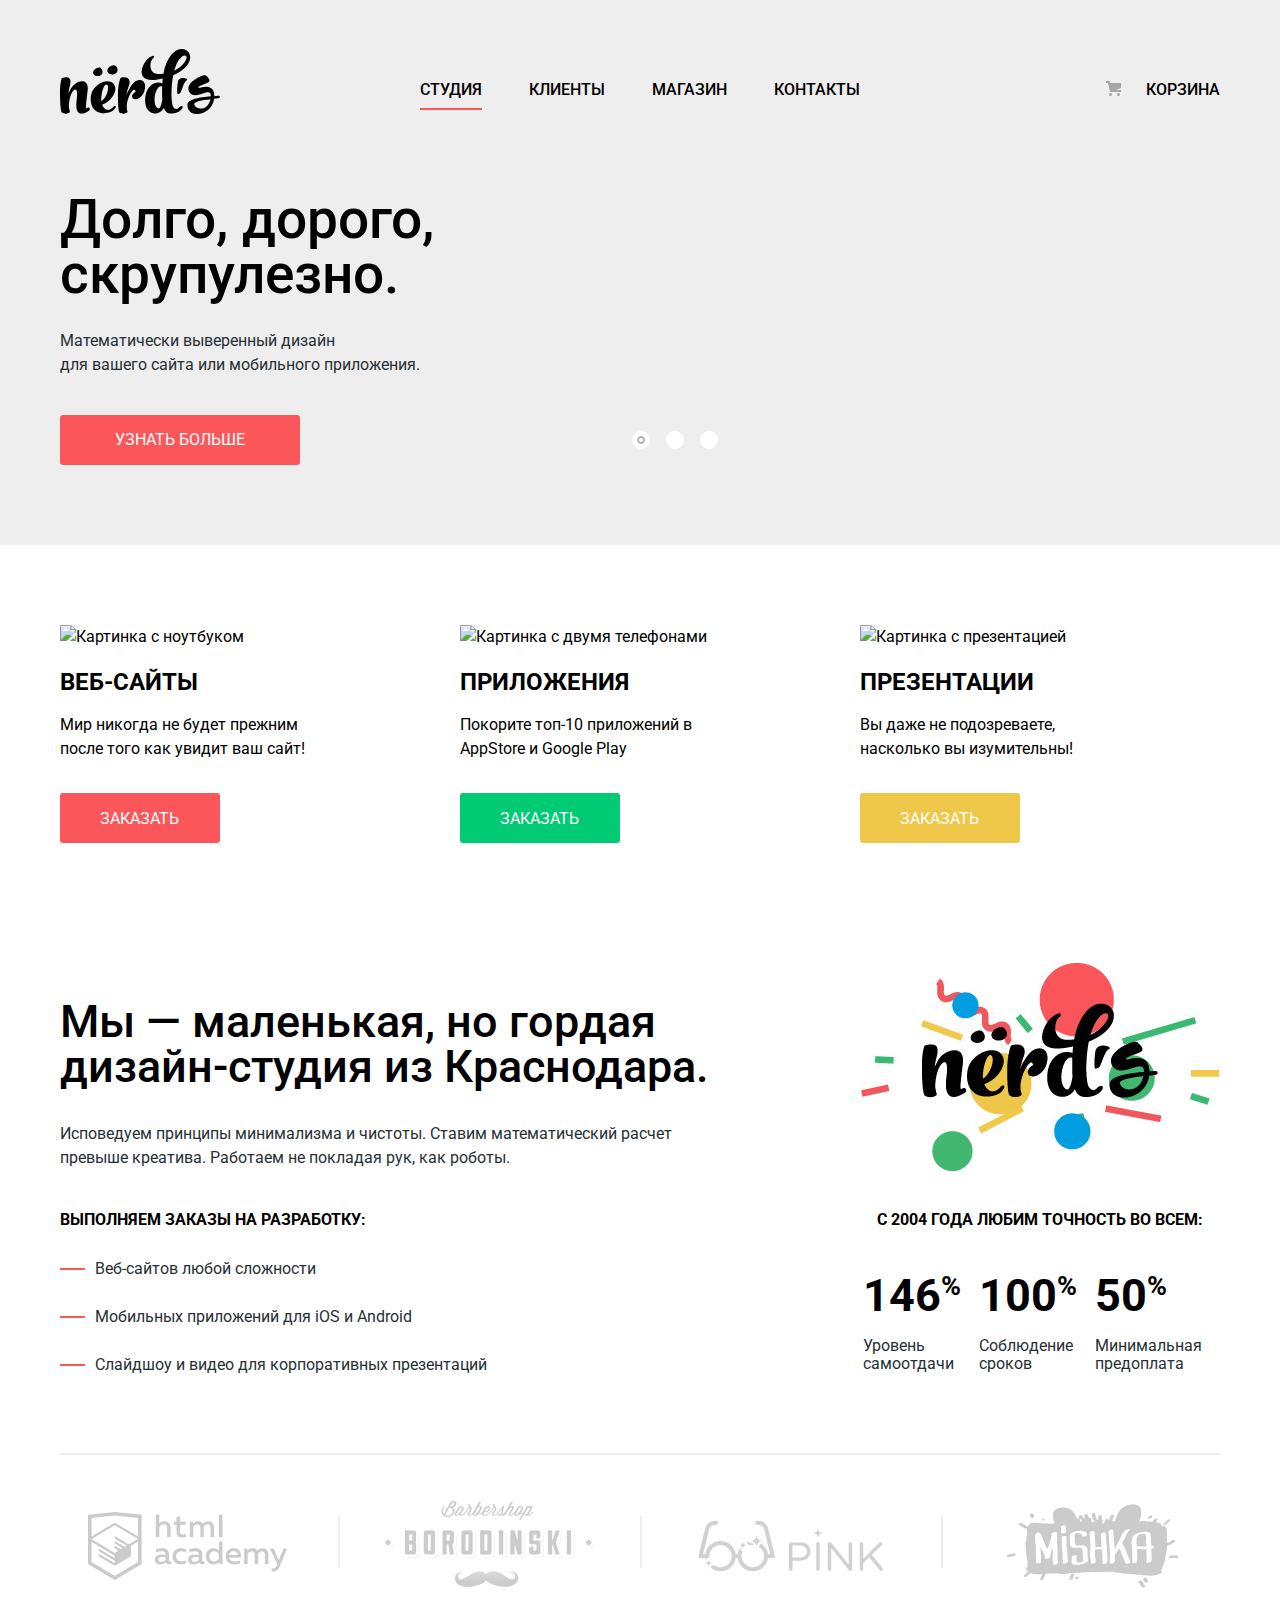
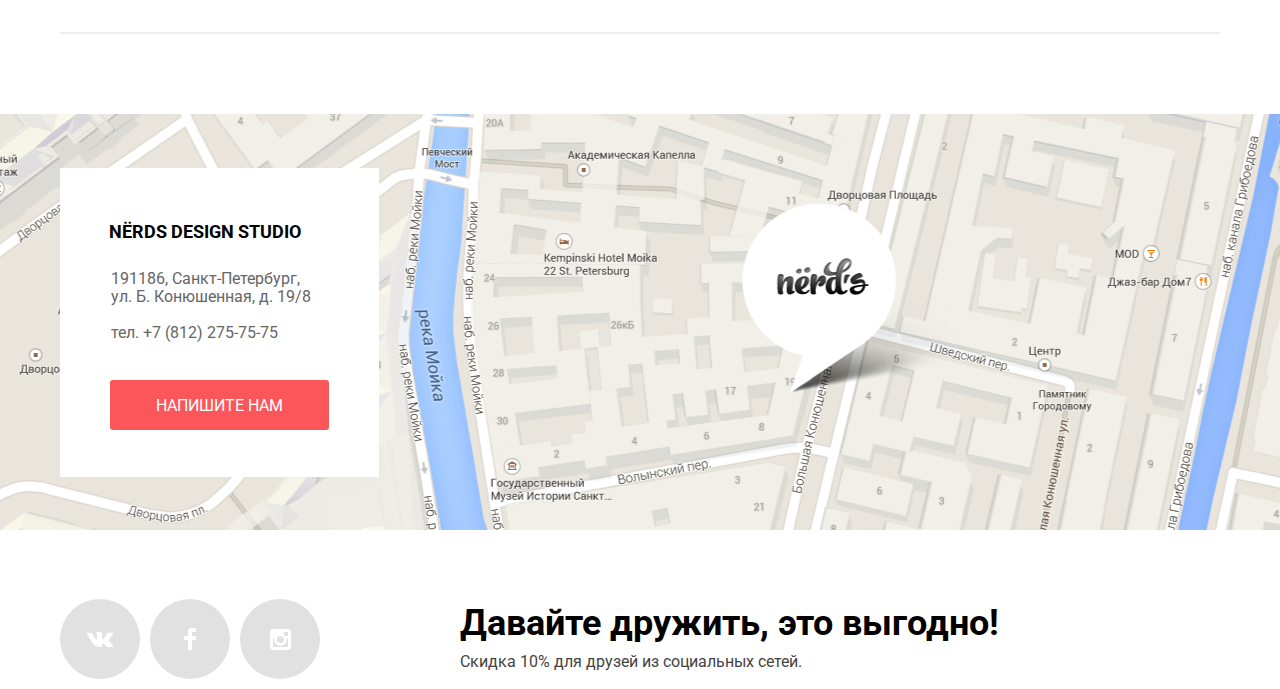
==== commit 05e8f221: "code beautify" ====
--- a/index.html
+++ b/index.html
@@ -74,23 +74,23 @@
       <section>
         <ul class="services container">
           <li class="service-item">
-            <img src="img/websites.png" width="300" height="146" alt="Веб-сайты">
+            <img src="img/websites.png" width="300" height="146" alt="Картинка с ноутбуком">
             <h3 class="service-title">Веб-сайты</h3>
             <p class="service-description">
-              Мир никогда не будет прежним после того, как увидит ваш сайт!
+              Мир никогда не будет прежним после того как увидит ваш сайт!
             </p>
             <a class="service-button service-button-web" href="catalog.html">Заказать</a>
           </li>
           <li class="service-item">
-            <img src="img/apps.png" width="300" height="146" alt="Приложения">
+            <img src="img/apps.png" width="300" height="146" alt="Картинка с двумя телефонами">
             <h3 class="service-title">Приложения</h3>
             <p class="service-description">
-              Покорите топ-10 приложений в AppStore и GooglePlay
+              Покорите топ-10 приложений в AppStore и Google Play
             </p>
             <a class="service-button service-button-app" href="catalog.html">Заказать</a>
           </li>
           <li class="service-item">
-            <img src="img/presentations.png" width="300" height="146" alt="Презентации">
+            <img src="img/presentations.png" width="300" height="146" alt="Картинка с презентацией">
             <h3 class="service-title">Презентации</h3>
             <p class="service-description">
               Вы даже не подозреваете, насколько вы изумительны!
@@ -100,6 +100,7 @@
         </ul>
       </section>
       <section class="info container">
+        <h3 class="visually-hidden">Информация о студии</h3>
         <div>
           <p class="info-title">
             Мы — маленькая, но гордая дизайн-студия из Краснодара.
@@ -117,7 +118,7 @@
           </ul>
         </div>
         <div>
-          <img class="nerds-logo" src="img/nerds-picture.png" alt="Красочный логотип Нёрдс">
+          <img class="nerds-logo" src="img/nerds-picture.png" width="360" height="208" alt="Красочный логотип Нёрдс">
           <p class="table-title">
             С 2004 года любим точность во всем:
           </p>
@@ -139,22 +140,24 @@
         </div>
       </section>
       <section class="references container">
+        <h3 class="visually-hidden">Партнёры</h3>
         <a class="references-item" href="https://htmlacademy.ru/intensive/htmlcss">
-          <img src="img/partners/htmlacademy-logo.png" alt="Логотип Html Академии">
+          <img src="img/partners/htmlacademy-logo.png" width="199" height="68" alt="Логотип Html Академии">
         </a>
         <a class="references-item" href="#">
-          <img src="img/partners/borodinski-logo.png" alt="Логотип барбершопа Бородинский">
+          <img src="img/partners/borodinski-logo.png" width="209" height="90" alt="Логотип барбершопа Бородинский">
         </a>
         <a class="references-item" href="#">
-          <img src="img/partners/pink-logo.png" alt="Логотип приложения Пинк">
+          <img src="img/partners/pink-logo.png" width="185" height="52" alt="Логотип приложения Пинк">
         </a>
         <a class="references-item" href="#">
-          <img src="img/partners/mishka-logo.png" alt="Логотип интернет-магазина вязаных игрушек Мишка">
+          <img src="img/partners/mishka-logo.png" width="173" height="84" alt="Логотип интернет-магазина вязаных игрушек Мишка">
         </a>
       </section>
     </main>
     <footer>
       <section class="contacts-container">
+        <h3 class="visually-hidden">Контакты</h3>
         <div class="map">
           <!-- map -->
         </div>
@@ -227,8 +230,7 @@
         </p>
         <p class="input-wrapper">
           <label class="feedback-label" for="message-field">Текст письма:</label>
-          <textarea class="input" id="message-field" name="message" placeholder="В свободной форме">
-          </textarea>
+          <textarea class="input" id="message-field" name="message" placeholder="В свободной форме"></textarea>
         </p>
         <button class="button" type="submit">Отправить</button>
       </form>
--- a/css/style.css
+++ b/css/style.css
@@ -6,6 +6,7 @@
   font-size: 16px;
   line-height: 24px;
   font-weight: 400;
+
   color: #000000;
   background-color: #ffffff;
 }
@@ -14,9 +15,14 @@
   text-decoration: none;
 }
 
+.container {
+  width: 1160px;
+  margin: 0 auto;
+}
+
 .main-header {
+  text-transform: uppercase;
   background-color: #eeeeee;
-  text-transform: uppercase;
 }
 
 .main-header-logo {
@@ -45,6 +51,10 @@
 }
 
 .main-navigation {
+  display: flex;
+  justify-content: center;
+  padding-top: 49px;
+
   line-height: 1.88;
   font-weight: 500;
   color: inherit;
@@ -60,40 +70,68 @@
   color: rgba(0, 0, 0, 0.3);
 }
 
+.site-navigation {
+  padding: 0;
+  display: flex;
+  flex-wrap: wrap;
+  margin-left: 200px;
+  margin-top: 26px;
+}
+
 .site-navigation a {
   font-weight: 500;
   font-size: inherit;
   color: inherit;
 }
 
+.site-navigation li:last-child {
+  margin: 0;
+}
+
+.site-item {
+  margin-right: 47px;
+}
+
 .cart a {
   line-height: 1.88;
   font-weight: 500;
-  color: inherit;
-  text-transform: uppercase;
+  text-transform: uppercase;
+  color: inherit;
+}
+
+.slide {
+  display: none;
+  height: 448px;
 }
 
 .slider-section {
+  position: relative;
+  height: 431px;
+  overflow: hidden;
   background-color: #eeeeee;
-  position: relative;
-  overflow: hidden;
 }
 
 .slide-title {
+  padding: 0;
+  padding-top: 78px;
+  margin: 0;
+  margin-top: 0;
+  margin-bottom: 27px;
+  width: 514px;
+
   font-size: 55px;
+  font-weight: 500;
   line-height: 1;
-  font-weight: 500;
-  color: inherit;
-  padding: 0;
-  width: 514px;
-  margin-top: -48px;
-  margin-bottom: 16px;
+  color: inherit;
 }
 
 .slide-description {
-  color: #283136;
+  margin-bottom: 38px;
+  width: 36%;
+
   font-size: 16px;
   line-height: 1.5;
+  color: #283136;
 }
 
 .slide.first {
@@ -109,6 +147,42 @@
 .slide.third {
   background: url(../img/slide3.png) no-repeat;
   background-position: 93%;
+}
+
+.services {
+  display: flex;
+  padding-left: 0;
+  padding-top: 80px;
+  padding-bottom: 57px;
+  justify-content: space-between;
+}
+
+.service-item {
+  width: 360px;
+}
+
+.service-item p {
+  width: 247px;
+}
+
+.services li:last-child {
+  margin-right: 0;
+}
+
+.service-title {
+  margin-top: 21px;
+  margin-bottom: 19px;
+
+  font-size: 24px;
+  text-transform: uppercase;
+}
+
+.service-button {
+  padding-top: 16px;
+  padding-bottom: 15px;
+  padding-left: 40px;
+  padding-right: 41px;
+  border-radius: 3px;
 }
 
 .service-button,
@@ -116,9 +190,9 @@
 .contacts-button,
 .button,
 .item-button {
+  border: none;
+  text-transform: uppercase;
   color: #ffffff;
-  border: none;
-  text-transform: uppercase;
 }
 
 .service-button-web,
@@ -195,6 +269,10 @@
 }
 
 .info-title {
+  margin-top: 36px;
+  margin-bottom: 33px;
+  width: 650px;
+
   font-size: 45px;
   font-weight: 500;
   line-height: 1;
@@ -202,31 +280,36 @@
 }
 
 .info-description {
+  margin-bottom: 38px;
+  width: 650px;
+
   line-height: 1.5;
   text-align: left;
   color: #283136;
 }
 
 .list-title {
-  text-transform: uppercase;
+  margin-bottom: 25px;
   font-weight: 700;
+  text-transform: uppercase;
   color: inherit;
 }
 
 .list {
+  padding-left: 0;
   text-align: left;
   color: #283136;
-  padding-left: 0;
 }
 
 .table-title {
   width: 360px;
   height: 15px;
+
   font-weight: 700;
   line-height: 1.5;
   text-align: center;
-  color: inherit;
-  text-transform: uppercase;
+  text-transform: uppercase;
+  color: inherit;
 }
 
 .percent td:last-child {
@@ -236,6 +319,7 @@
 .percent {
   height: 75px;
   width: 93px;
+
   font-size: 45px;
   font-weight: 700;
   line-height: 0.22;
@@ -269,95 +353,109 @@
 }
 
 .map {
+  height: 416px;
   background-size: cover;
-  height: 416px;
   background: url("../img/mapmarker.png") no-repeat 48%;
 }
 
 .contacts-title {
   width: 193px;
+  padding-bottom: 32px;
+
   font-size: 18px;
   font-weight: 700;
+  text-transform: uppercase;
   line-height: 1.67;
   text-align: left;
   color: inherit;
-  text-transform: uppercase;
-  padding-bottom: 32px;
 }
 
 .contacts {
   width: 201px;
   height: 30px;
+
   line-height: 1.13;
   text-align: left;
   color: #666666;
 }
 
-.service-title {
-  margin-top: 21px;
-  text-transform: uppercase;
-  font-size: 24px;
-  margin-bottom: 19px;
-}
-
 .shop-title {
-  background-color: #eeeeee;
+  margin: 0;
+  padding-top: 93px;
+  padding-bottom: 124px;
+
   font-weight: 500;
   font-size: 55px;
-  padding-top: 86px;
-  padding-bottom: 124px;
   text-align: center;
+  background-color: #eeeeee;
+}
+
+.filters {
+  display: flex;
+}
+
+.filter-title {
   margin: 0;
-}
-
-.filter-title {
- margin: 0;
- text-transform: uppercase;
- font-size: 18px;
- font-weight: 700;
- line-height: 1.67;
- letter-spacing: 0.18px;
- text-align: left;
- color: inherit;
+  margin-top: 43px;
+
+  font-size: 18px;
+  font-weight: 700;
+  letter-spacing: 0.18px;
+  text-transform: uppercase;
+  line-height: 1.67;
+  text-align: left;
+  color: inherit;
+}
+
+.filter-title:first-child {
+  margin: 0;
+}
+
+.filter-col {
+  margin-top: 55px;
+  width: 400px;
 }
 
 .price {
- width: 20px;
- height: 13px;
- line-height: 1.38;
- letter-spacing: normal;
- text-align: left;
- color: #283136
+  width: 20px;
+  height: 13px;
+
+  line-height: 1.38;
+  letter-spacing: normal;
+  text-transform: uppercase;
+  text-align: left;
+  color: #283136
 }
 
 .sort-title {
- margin: 0;
- width: 133px;
- font-size: 18px;
- text-transform: uppercase;
- font-weight: 700;
- line-height: 1;
- text-align: left;
- color: inherit;
+  margin: 0;
+  width: 133px;
+
+  font-size: 18px;
+  font-weight: 700;
+  line-height: 1;
+  text-transform: uppercase;
+  text-align: left;
+  color: inherit;
 }
 
 .sort a {
- font-size: 13px;
- line-height: 1.29;
- color: rgba(0, 0, 0, 0.3);
- text-transform: uppercase;
+  color: rgba(0, 0, 0, 0.3);
+  font-size: 13px;
+  line-height: 1.29;
+  text-transform: uppercase;
 }
 
 .sort .active a {
- color: inherit;
+  color: inherit;
 }
 
 .sort a:hover {
- color: rgba(0, 0, 0, 0.6);
+  color: rgba(0, 0, 0, 0.6);
 }
 
 .sort a:active {
- color: inherit;
+  color: inherit;
 }
 
 .filter-options {
@@ -365,42 +463,52 @@
 }
 
 .item-title {
-  text-transform: uppercase;
-  color: inherit;
   font-size: 18px;
   font-weight: 700;
+  text-transform: uppercase;
+  color: inherit;
+}
+
+.item-title:hover {
+  color: #fb565a;
+}
+
+.item-title:active {
+  color: rgba(0, 0, 0, 0.3);
 }
 
 .item-description {
+  width: 63%;
+  margin-bottom: 29px;
+  padding-left: 65px;
+
+  line-height: 1.2;
+  overflow-wrap: break-word;
   color: #666666;
-  line-height: 1.2;
-  margin-bottom: 29px;
-  width: 63%;
-  padding-left: 65px;
 }
 
 .item-button {
   width: 200px;
   height: 50px;
+
   border-radius: 3px;
   outline: 0;
   cursor: pointer;
 }
 
-.item-title:hover {
-  color: #fb565a;
-}
-
-.item-title:active {
-  color: rgba(0, 0, 0, 0.3);
-}
-
 .item-button:hover {
   background-color: #e74246;
 }
 
 .item-button:active {
   background-color: #d7373b;
+}
+
+.catalog-list {
+  margin: 0;
+  padding: 0;
+  display: flex;
+  flex-wrap: wrap;
 }
 
 .btn-show:hover,
@@ -410,41 +518,68 @@
 }
 
 .btn-show:active,
-.pagination a:active,
+.pagination-item a:active,
 .btn-next a:active {
-  background-color: #d5d5d5;
   box-shadow: inset 0px 3px 0 0 rgba(0, 1, 1, 0.1);
   color: rgba(0, 0, 0, 0.3);
+  background-color: #d5d5d5;
 }
 
 .pagination a,
 .btn-next a,
 .btn-show {
+  font-weight: 500;
+  text-transform: uppercase;
+
+  border: none;
+  color: inherit;
   background-color: #eeeeee;
-  border: none;
-  color: inherit;
-  font-weight: 500;
-  text-transform: uppercase;
+}
+
+.btn-next a {
+  width: 260px;
+  padding-bottom: 16px;
+  padding-top: 15px;
+  padding-left: 78px;
+  padding-right: 78px;
+
+  border-radius: 3px;
+  background-color: #eeeeee;
+}
+
+.pagination-item {
+  margin-right: 11px;
+}
+
+.pagination-item a {
+  width: 57px;
+  height: 50px;
+  padding-left: 21px;
+  padding-right: 20px;
+  padding-top: 15px;
+  padding-bottom: 16px;
+
+  border-radius: 3px;
+  background-color: #eeeeee;
 }
 
 .pagination-active a {
+  padding-left: 18px;
+  padding-right: 17px;
+  padding-top: 12px;
+  padding-bottom: 13px;
+
+  border-radius: 3px;
+  border: solid 3px #dbdbdb;
+  color: inherit;
   background-color: #ffffff;
-  border: solid 3px #dbdbdb;
-  color: inherit;
-  padding-left: 21px;
-  padding-right: 21px;
-  padding-top: 19px;
-  padding-bottom: 18px;
-  border-radius: 3px;
-}
-
-.pagination-active a:hover {
+}
+
+.pagination-active a:hover,
+.pagitation-active a:active {
+  box-shadow: none;
+  color: #000000;
   background-color: #ffffff;
-}
-
-.slogan-title {
-  font-weight: 700;
-  font-size: 36px;
 }
 
 .discount {
@@ -452,123 +587,11 @@
   color: #444444;
 }
 
-
-/* --- Сеточные стили --- */
-
-.container {
-  width: 1160px;
-  margin: 0 auto;
-}
-
-.main-navigation {
-  display: flex;
-  justify-content: center;
-  padding-top: 49px;
-}
-
-.site-navigation {
-  padding: 0;
-  flex-wrap: wrap;
-  display: flex;
-  margin-left: 200px;
-  margin-top: 26px;
-}
-
-.site-item {
-  margin-right: 47px;
-}
-
-.site-navigation li:last-child {
-  margin: 0;
-}
-
-.services {
-  display: flex;
-  padding-left: 0;
-  padding-top: 80px;
-  padding-bottom: 57px;
-  justify-content: space-between;
-}
-
-.service-item {
-  width: 300px;
-  margin-right: 130px;
-}
-
-.services li:last-child {
-  margin-right: 0;
-}
-
-.service-item p {
-  width: 250px;
-}
-
-.service-button {
-  padding-top: 16px;
-  padding-bottom: 15px;
-  padding-left: 40px;
-  border-radius: 3px;
-  padding-right: 41px;
-}
-
-.service-button-web {
-  background-color: #fb565a;
-}
-
-.service-button-app {
-  background-color: #00ca74;
-}
-
-.service-button-presentations {
-  background-color: #efc84a;
-}
-
-.social {
-  display: flex;
-  margin: 0;
-}
-
-.slogan-title {
-  margin: 0;
-}
-
-.filters {
-  display: flex;
-}
-
-.filter-title {
-  margin-top: 50px;
-}
-
-.filter-title:first-child {
-  margin: 0;
-}
-
-.filter-col {
-  margin-top: 55px;
-  width: 400px;
-}
-
-.btn-show {
-  margin-top: 19px;
-}
-
-.sort-col {
-  margin-top: 58px;
-  width: 760px;
-}
-
-.catalog-list {
-  margin: 0;
-  padding: 0;
-  display: flex;
-  flex-wrap: wrap;
-}
-
 .catalog-item {
+  position: relative;
   display: flex;
   margin-bottom: 73px;
-  margin-left: 40px;
+  margin-left: 41px;
 }
 
 .catalog-item:nth-child(odd) {
@@ -576,8 +599,8 @@
 }
 
 .footer-wrapper {
+  display: flex;
   justify-content: space-between;
-  display: flex;
 }
 
 .footer-left-column {
@@ -589,15 +612,6 @@
   width: 760px;
 }
 
-.slider-section {
-  height: 424px;
-}
-
-.slide {
-  display: none;
-  height: 435px;
-}
-
 .slide-active {
   display: block;
 }
@@ -610,46 +624,24 @@
   padding-top: 195px;
 }
 
-.slide-title {
-  margin: 0;
-  padding-top: 71px;
-  margin-bottom: 27px;
-}
-
-.slide-description {
-  margin-bottom: 38px;
-  width: 36%;
-}
-
 .third .slide-description {
   width: 32%;
 }
 
 .slide-button {
-  text-align: center;
   width: 240px;
   display: block;
+  padding-top: 13px;
+  padding-bottom: 13px;
+
+  text-align: center;
+  border-radius: 3px;
 }
 
 .info {
   display: flex;
+  padding-top: 75px;
   justify-content: space-between;
-  padding-top: 75px;
-}
-
-.info-title {
-  width: 650px;
-  margin-top: 36px;
-  margin-bottom: 33px;
-}
-
-.info-description {
-  width: 650px;
-  margin-bottom: 38px;
-}
-
-.list-title {
-  margin-bottom: 25px;
 }
 
 .nerds-logo {
@@ -671,21 +663,23 @@
 
 .references {
   display: flex;
+  margin-bottom: 80px;
+  padding-top: 46px;
+  padding-bottom: 11px;
   justify-content: space-between;
-  margin-bottom: 80px;
+
   border-bottom: 2px solid #eeeeee;
   border-top: 2px solid #eeeeee;
-  padding-top: 46px;
-  padding-bottom: 11px;
 }
 
 .references-item {
   position: relative;
-  display: flex;
+  width: 22%;
+  display: flex;
+  margin-bottom: 30px;
+
   justify-content: center;
   align-items: center;
-  width: 22%;
-  margin-bottom: 30px;
 }
 
 .references-item img {
@@ -693,7 +687,7 @@
 }
 
 .references-item:hover img {
-  opacity: 100%;
+  opacity: 1;
 }
 
 .references-item:active img {
@@ -705,6 +699,7 @@
   position: absolute;
   top: 15px;
   right: -25px;
+
   width: 2px;
   height: 52px;
   background-color: #eeeeee;
@@ -716,13 +711,14 @@
 }
 
 .contacts-wrapper {
-  background-color: #ffffff;
-  margin-left: -580px;
+  position: absolute;
+  top: 54px;
+  left: 50%;
+
   width: 319px;
   height: 309px;
-  position: absolute;
-  top: 54px;
-  left: 50%;
+  margin-left: -580px;
+  background-color: #ffffff;
 }
 
 .contacts-title {
@@ -737,41 +733,51 @@
 }
 
 .contacts-button {
-  text-align: center;
+  display: block;
   width: 219px;
-  display: block;
   margin-left: 50px;
   margin-top: 18px;
   padding-top: 14px;
   padding-bottom: 12px;
+
+  text-align: center;
   border-radius: 3px;
 }
 
 .social {
+  display: flex;
   padding-left: 0;
-  display: flex;
+  margin: 0;
 }
 
 .slogan-title {
+  margin: 0;
+  font-weight: 700;
+  font-size: 36px;
+}
+
+.footer-text {
   margin-top: 81px;
 }
 
 .pagination {
   display: flex;
+  width: 444px;
   padding: 0;
-  width: 444px;
-  margin-bottom: 57px;
-}
-
-.pagination-item {
-  margin-right: 12px;
+  margin-bottom: 73px;
+  margin-top: 0;
 }
 
 .sort-wrapper {
   display: flex;
-  align-items: center;
   margin-top: -21px;
   margin-bottom: 76px;
+  align-items: center;
+}
+
+.sort-col {
+  width: 760px;
+  margin-top: 58px;
 }
 
 .sort {
@@ -804,27 +810,32 @@
 }
 
 .icon {
+  display: block;
   width: 11px;
-  display: block;
+  height: 10px;
 }
 
 .icon-up a::before {
+  position: absolute;
+  top: -4px;
+
+  width: 11px;
+  height: 10px;
+
   content: "";
   background: url("../img/icons/icon-up-dir.svg");
-  position: absolute;
+  opacity: 0.2;
+}
+
+.icon-down a::before {
+  position: absolute;
+  top: 6px;
+
   width: 11px;
   height: 10px;
-  opacity: 0.2;
-  top: -4px;
-}
-
-.icon-down a::before {
+
   content: "";
   background: url("../img/icons/icon-down-dir.svg");
-  position: absolute;
-  width: 11px;
-  height: 10px;
-  top: -4px;
 }
 
 .icon-up a:hover::before {
@@ -832,7 +843,7 @@
 }
 
 .icon-up a:active::before {
-  opacity: 100%;
+  opacity: 1;
 }
 
 .slider-range {
@@ -843,6 +854,7 @@
   margin-bottom: 13px;
   padding-left: 20px;
   padding-right: 20px;
+
   background: #f1f1f1;
   border-radius: 5px;
 }
@@ -855,9 +867,9 @@
 
 .slider-scale {
   height: 2px;
-  background: #d7dcde;
   margin-left: 10px;
   margin-top: 39px;
+  background: #d7dcde;
 }
 
 .slider-bar {
@@ -867,24 +879,22 @@
 }
 
 .toggle {
+  position: absolute;
+  top: 30px;
+  left: 20px;
+
   width: 4px;
   height: 4px;
+
+  cursor: pointer;
   border: 8px solid #ffffff;
   background: #ababab;
-  cursor: pointer;
   border-radius: 50%;
   box-shadow: 0 2px 0 0 rgba(0, 1, 1, 0.14);
-  position: absolute;
-  top: 30px;
-  left: 20px;
 }
 
 .max-toggle {
   left: 160px;
-}
-
-.price {
-  text-transform: uppercase;
 }
 
 .price-min,
@@ -898,29 +908,34 @@
   width: 62px;
   padding: 10px 8px;
   margin-left: 8px;
+
   text-align: center;
+  letter-spacing: 1px;
+
   color: #283136;
-  letter-spacing: 1px;
+  background: #f1f1f1;
   border: none;
   border-radius: 5px;
-  background: #f1f1f1;
 }
 
 .icon-cart::before {
-  content: "";
-  position: absolute;
+  position: absolute;
+  background-position: 0 0;
+  top: 6px;
+  left: -40px;
+
   width: 15px;
   height: 15px;
-  top: 6px;
-  left: -40px;
+
+  content: "";
   background-image: url("../img/icons/cart-icon.svg");
   background-repeat: no-repeat;
-  background-position: 0 0;
 }
 
 .cart {
+  position: relative;
   margin-top: 26px;
-  position: relative;
+  margin-bottom: 0;
   padding-left: 0;
 }
 
@@ -932,12 +947,13 @@
 .social-button {
   width: 80px;
   height: 80px;
-  background-color: #e1e1e1;
-  display: flex;
+  display: flex;
+  margin-right: 10px;
   justify-content: center;
   align-items: center;
+
   border-radius: 50%;
-  margin-right: 10px;
+  background-color: #e1e1e1;
 }
 
 .feedback {
@@ -945,12 +961,8 @@
   top: 0;
   left: 0;
   right: 0;
-  background: #ffffff;
-  box-shadow: 0px 20px 40px 0 rgba(0, 1, 1, 0.75);
-  display: flex;
-  flex-wrap: wrap;
-  justify-content: space-between;
-  box-sizing: border-box;
+
+  display: flex;
   width: 960px;
   height: 590px;
   padding-top: 72px;
@@ -961,14 +973,21 @@
   margin-right: auto;
   margin-bottom: auto;
   margin-left: auto;
+  justify-content: space-between;
+
+  box-sizing: border-box;
+  flex-wrap: wrap;
+  background: #ffffff;
+  box-shadow: 0px 20px 40px 0 rgba(0, 1, 1, 0.75);
+
   display: none;
 }
 
 .feedback-form {
   width: 100%;
   display: flex;
+  justify-content: space-between;
   flex-wrap: wrap;
-  justify-content: space-between;
 }
 
 .input-wrapper {
@@ -982,24 +1001,26 @@
 }
 
 .feedback-form textarea {
-  resize: none;
   width: 760px;
   height: 118px;
+  resize: none;
 }
 
 .feedback-title {
+  margin-top: 0;
+  margin-bottom: 49px;
+
   font-size: 45px;
   font-weight: 500;
   line-height: 1.13;
-  margin-top: 0;
-  margin-bottom: 49px;
 }
 
 .input {
   width: 100%;
-  box-sizing: border-box;
   min-height: 50px;
   padding: 14px 16px;
+
+  box-sizing: border-box;
   border-radius: 3px;
   border: 2px solid #d7dcde;
 }
@@ -1018,35 +1039,39 @@
 }
 
 .feedback-label {
+  margin-bottom: 47px;
+  line-height: 1.13;
   font-weight: 700;
-  line-height: 1.13;
-  margin-bottom: 47px;
 }
 
 .button {
-  color: #ffffff;
-  border: none;
-  text-transform: uppercase;
+  width: 260px;
   padding-right: 41px;
-  background-color: #fb565a;
   padding-top: 19px;
   padding-bottom: 18px;
   padding-left: 40px;
-  border-radius: 3px;
-  width: 260px;
+
+  text-transform: uppercase;
+
+  background-color: #fb565a;
+  color: #ffffff;
   cursor: pointer;
   outline: none;
+  border: none;
+  border-radius: 3px;
 }
 
 .close-button {
+  position: absolute;
+  top: 87px;
+  right: 9%;
+
+  margin-left: 390px;
+
   background: none;
   border: none;
   cursor: pointer;
   opacity: 0.3;
-  position: absolute;
-  top: 87px;
-  right: 9%;
-  margin-left: 390px;
   outline: 0;
 }
 
@@ -1062,10 +1087,16 @@
   margin-bottom: 46px;
 }
 
+.filter-slider {
+  margin-bottom: 54px;
+}
+
 .filter-options label {
   position: relative;
+  display: block;
+  margin-left: -4px;
+
   line-height: 1.5;
-  display: block;
   cursor: pointer;
 }
 
@@ -1077,6 +1108,7 @@
 .checkbox-item {
   width: 144px;
   margin-bottom: 17px;
+  margin-top: -1px;
 }
 
 .visually-hidden {
@@ -1084,8 +1116,9 @@
   width: 1px;
   height: 1px;
   margin: -1px;
+  padding: 0;
+
   border: 0;
-  padding: 0;
   white-space: nowrap;
   clip-path: inset(100%);
   clip: rect(0 0 0 0);
@@ -1093,111 +1126,122 @@
 }
 
 .radio::before {
-  content: "";
-  position: absolute;
-  left: -42px;
-  top: 0;
+  position: absolute;
+  left: -35px;
+  top: -2px;
+
   width: 25px;
   height: 25px;
+
+  content: "";
   background: url("../img/radio-off.svg");
   opacity: 0.4;
 }
 
 .input-radio:checked ~ .radio::before {
-  content: "";
-  position: absolute;
-  left: -42px;
-  top: 0;
+  position: absolute;
+  left: -35px;
+  top: -2px;
+
   width: 25px;
   height: 25px;
+
+  content: "";
   background: url("../img/radio-on.svg");
 }
 
 .radio:hover::before,
 .checkbox:hover::before {
-  opacity: 100%;
+  opacity: 1;
 }
 
 .checkbox::before {
-  content: "";
-  position: absolute;
-  left: -42px;
-  top: 0;
+  position: absolute;
+  left: -35px;
+  top: -1px;
+
   width: 23px;
   height: 23px;
+
+  content: "";
   background: url("../img/checkbox-off.svg");
   opacity: 0.4;
 }
 
 .input-checkbox:checked ~ .checkbox::before {
   position: absolute;
+  left: -35px;
+  top: -1px;
+
+  width: 27px;
+  height: 23px;
+
   background: url("../img/checkbox-on.svg");
   background-repeat: no-repeat;
   background-position: 0 0;
-  left: -42px;
-  top: 0;
-  width: 27px;
-  height: 23px;
 }
 
 .btn-show {
   width: 260px;
-  padding-top: 19px;
+  padding-top: 17px;
   padding-bottom: 15px;
   border-radius: 3px;
+  margin-top: 29px;
+
   outline: 0;
   cursor: pointer;
 }
 
-.catalog-item {
-  position: relative;
-}
-
 .catalog-item:hover .item {
   display: block;
 }
 
 .catalog-item::before {
-  content: "";
-  position: absolute;
+  position: absolute;
+  top: -39px;
+
   width: 360px;
   height: 40px;
+
+  content: "";
   background-image: url("../img/browser.svg");
   background-repeat: no-repeat;
   background-position: 0 0;
-  top: -39px;
   opacity: 0.12;
 }
 
 .catalog-item:hover {
-  box-shadow: 0px 5px 15px 0 rgba(0, 0.5, 0.5, 0.3);
+  box-shadow: 0 5px 15px 0 rgba(0, 0.5, 0.5, 0.3);
 }
 
 .catalog-item:hover::before{
-  opacity: 100%;
+  opacity: 1;
 }
 
 .item {
-  background-color: #eeeeee;
-  margin-left: -580px;
+  position: absolute;
+  top: 345px;
+  left: 161%;
+
   width: 100%;
   height: 231px;
-  position: absolute;
-  top: 345px;
-  left: 161%;
+  margin-left: -580px;
+  padding-top: 30px;
+
   text-align: center;
+  background-color: #eeeeee;
   box-sizing: border-box;
-  padding-top: 30px;
   display: none;
 }
 
 .slider-toggle-list {
   position: absolute;
+  left: 535px;
+  bottom: 96px;
+
   display: flex;
   margin: 0;
   padding: 0;
-  bottom: 96px;
-  margin-left: 535px;
   list-style: none;
 }
 
@@ -1208,10 +1252,12 @@
 
 .slider-toggle {
   position: absolute;
+  top: -18px;
+  left: 97px;
+
   width: 18px;
   height: 18px;
-  top: -18px;
-  left: 97px;
+
   background-color: #ffffff;
   border-radius: 50%;
   border: none;
@@ -1220,12 +1266,14 @@
 }
 
 .slider-toggle-active::before {
-  content: "";
   position: absolute;
   left: 0px;
   top: 0px;
+
   width: 18px;
   height: 18px;
+
+  content: "";
   background-image: url("../img/active-button.svg");
   background-repeat: no-repeat;
   opacity: 0.3;
@@ -1235,47 +1283,17 @@
   margin-left: 17px;
 }
 
-.slide-button {
-  padding-top: 13px;
-  padding-bottom: 13px;
-  border-radius: 3px;
-}
-
 .list-item {
   display: flex;
+  margin-bottom: 24px;
   align-items: center;
-  margin-bottom: 24px;
 }
 
 .list-item::before {
-  content: "";
   width: 25px;
   height: 2px;
   margin-right: 10px;
+
+  content: "";
   background-color: #fb565a;
 }
-
-.btn-next a {
-  width: 260px;
-  padding-bottom: 16px;
-  padding-top: 19px;
-  padding-left: 78px;
-  padding-right: 79px;
-  border-radius: 3px;
-  background-color: #eeeeee;
-}
-
-.pagination-item a {
-  width: 50px;
-  height: 50px;
-  padding-left: 21px;
-  padding-right: 21px;
-  padding-top: 19px;
-  padding-bottom: 18px;
-  border-radius: 3px;
-  background-color: #eeeeee;
-}
-
-.pagination-active a {
-  background-color: #ffffff;
-}
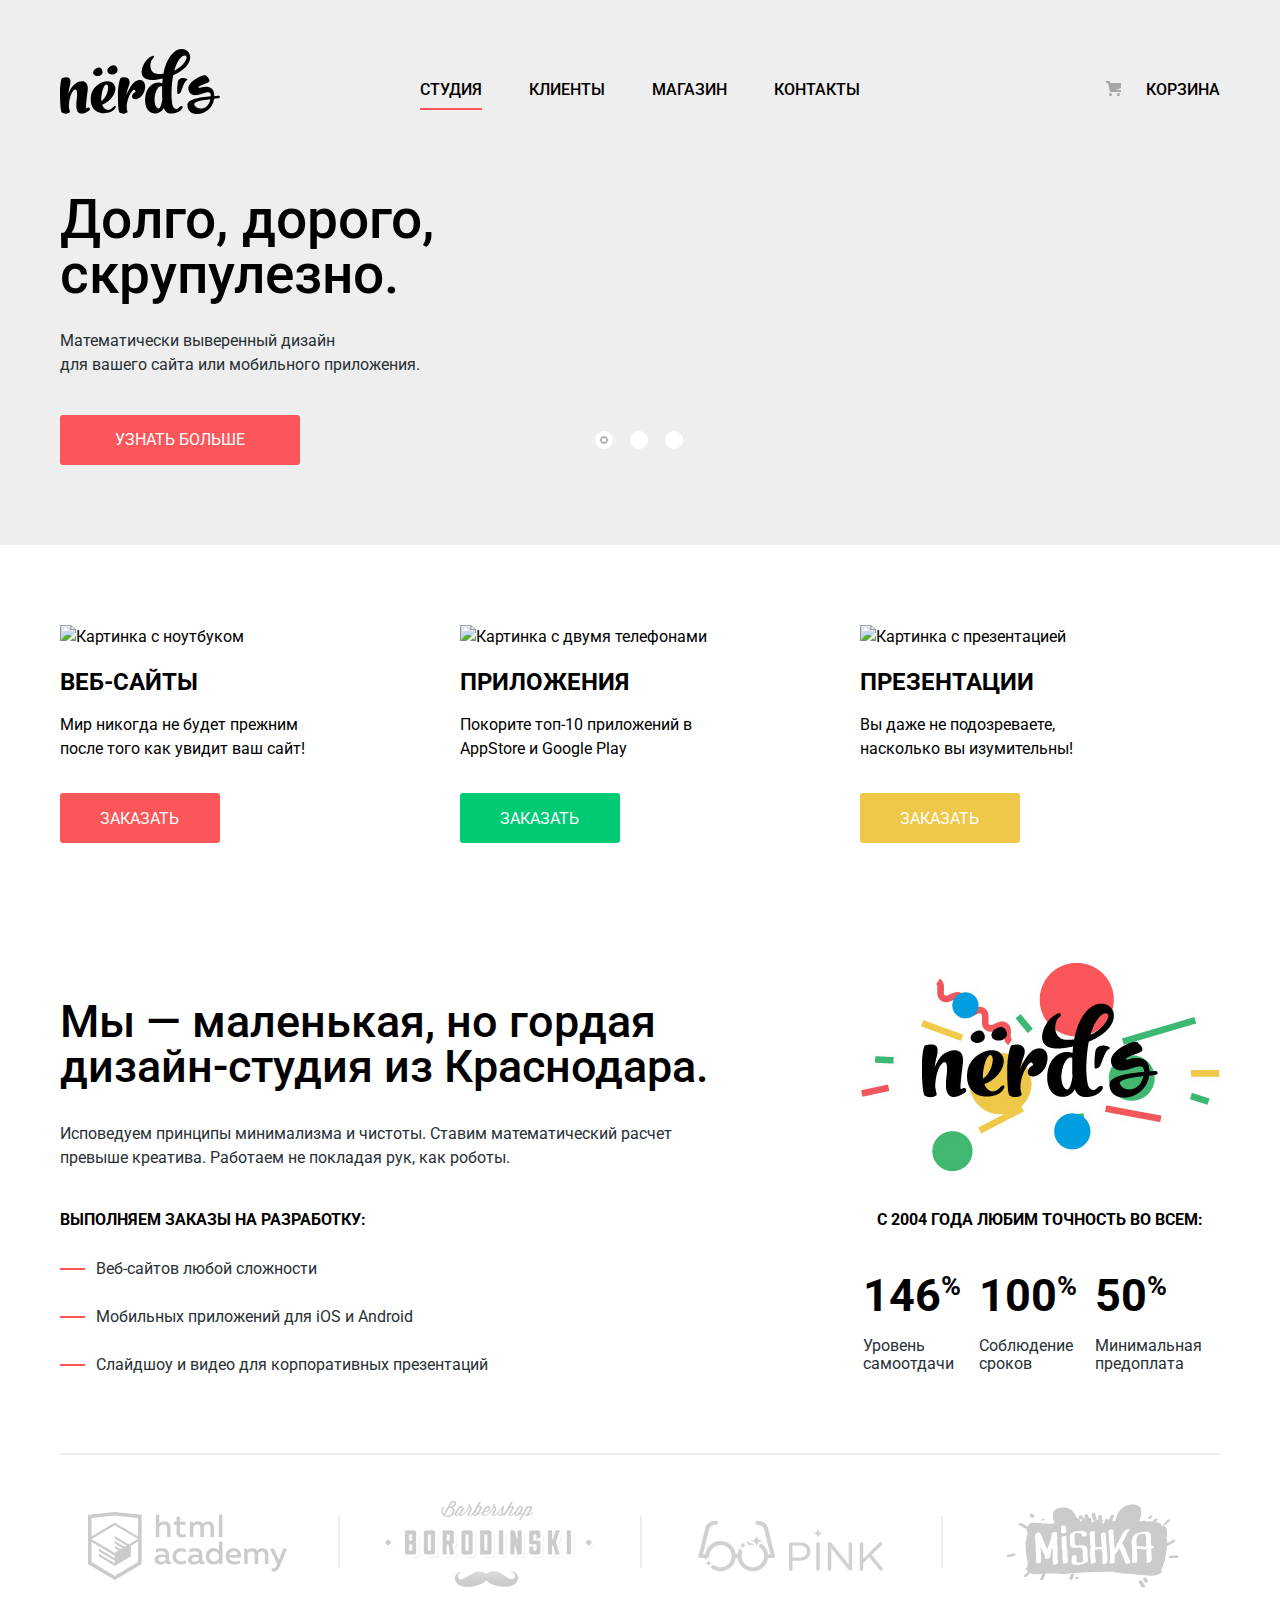
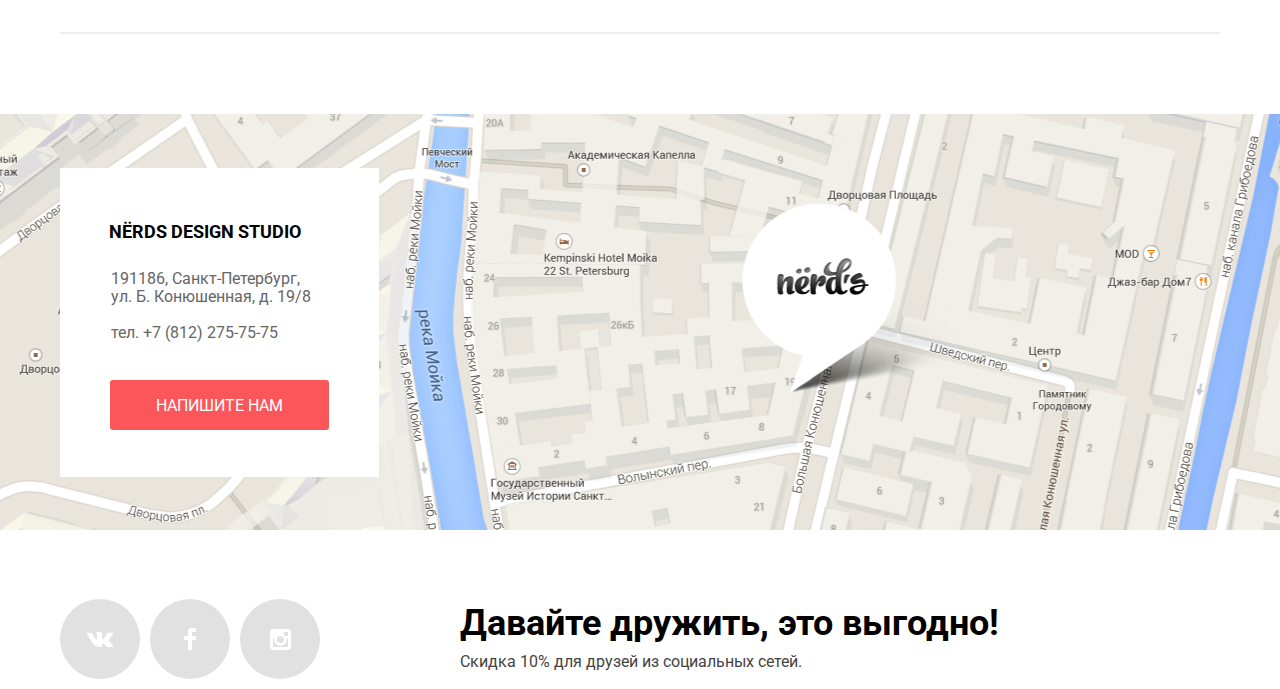
==== commit 1a5246db: "test" ====
--- a/index.html
+++ b/index.html
@@ -38,42 +38,42 @@
     <section class="slider-section">
       <div class="slider container">
         <div class="slide first slide-active">
-           <h3 class="slide-title">Долго, дорого, скрупулезно.</h3>
-            <p class="slide-description">
-              Математически выверенный дизайн<br> для вашего сайта или мобильного приложения.
-            </p>
-            <a class="slide-button" href="#">Узнать больше</a>
-          </div>
-          <div class="slide second">
-            <h3 class="slide-title">Любим математику как никто другой</h3>
-            <p class="slide-description">
-              Никакого креатива, только математические формулы для расчета идеальных пропорций.
-            </p>
-            <a class="slide-button" href="#">Узнать больше</a>
-          </div>
-          <div class="slide third">
-            <h3 class="slide-title">Только ночь, только хардкор</h3>
-            <p class="slide-description">
-              Работать днем, как все? Мы против этого. Ближе к полуночи работа только начинается.
-            </p>
-            <a class="slide-button" href="#">Узнать больше</a>
-          </div>
-        </div>
-            <ul class="slider-toggle-list">
-              <li class="slider-toggle-item">
-                <button class="slider-toggle slider-toggle-active" type="button" aria-label="Первый слайд"></button>
-              </li>
-              <li class="slider-toggle-item">
-                <button class="slider-toggle" type="button" aria-label="Второй слайд"></button>
-                </li>
-                <li class="slider-toggle-item">
-                  <button class="slider-toggle" type="button" aria-label="Третий слайд"></button>
-                </li>
-              </ul>
-      </section>
-      <section>
-        <ul class="services container">
-          <li class="service-item">
+          <h3 class="slide-title">Долго, дорого, скрупулезно.</h3>
+          <p class="slide-description">
+            Математически выверенный дизайн<br> для вашего сайта или мобильного приложения.
+          </p>
+          <a class="slide-button" href="#">Узнать больше</a>
+        </div>
+        <div class="slide second">
+          <h3 class="slide-title">Любим математику как никто другой</h3>
+          <p class="slide-description">
+            Никакого креатива, только математические формулы для расчета идеальных пропорций.
+          </p>
+          <a class="slide-button" href="#">Узнать больше</a>
+        </div>
+        <div class="slide third">
+          <h3 class="slide-title">Только ночь, только хардкор</h3>
+          <p class="slide-description">
+            Работать днем, как все? Мы против этого. Ближе к полуночи работа только начинается.
+          </p>
+          <a class="slide-button" href="#">Узнать больше</a>
+        </div>
+      </div>
+      <ul class="slider-toggle-list">
+        <li class="slider-toggle-item">
+          <button class="slider-toggle slider-toggle-active" type="button" aria-label="Первый слайд"></button>
+        </li>
+        <li class="slider-toggle-item">
+          <button class="slider-toggle" type="button" aria-label="Второй слайд"></button>
+        </li>
+        <li class="slider-toggle-item">
+          <button class="slider-toggle" type="button" aria-label="Третий слайд"></button>
+        </li>
+      </ul>
+    </section>
+    <section>
+      <ul class="services container">
+        <li class="service-item">
             <img src="img/websites.png" width="300" height="146" alt="Картинка с ноутбуком">
             <h3 class="service-title">Веб-сайты</h3>
             <p class="service-description">
@@ -159,7 +159,7 @@
       <section class="contacts-container">
         <h3 class="visually-hidden">Контакты</h3>
         <div class="map">
-          <!-- map -->
+            <iframe src="https://yandex.ru/map-widget/v1/?um=constructor%3Ab4f6043b3fef8a19740742b236bbfd79ef52920fda3041863dfe011bd153b11e&source=constructor" width="100%" height="416" style="border:0;" allowfullscreen="" aria-hidden="false" tabindex="0"></iframe>
         </div>
         <div class="contacts-wrapper">
           <p class="contacts-title">
--- a/css/style.css
+++ b/css/style.css
@@ -34,7 +34,7 @@
   opacity: 0.8;
 }
 
-.main-header-logo:active {
+.main-header-logo img:active {
   opacity: 0.3;
 }
 
@@ -135,17 +135,17 @@
 }
 
 .slide.first {
-  background: url(../img/slide1.png) no-repeat;
+  background: url("../img/slide1.png") no-repeat;
   background-position: 93%;
 }
 
 .slide.second {
-  background: url(../img/slide2.png) no-repeat;
+  background: url("../img/slide2.png") no-repeat;
   background-position: 93%;
 }
 
 .slide.third {
-  background: url(../img/slide3.png) no-repeat;
+  background: url("../img/slide3.png") no-repeat;
   background-position: 93%;
 }
 
@@ -296,7 +296,8 @@
 }
 
 .list {
-  padding-left: 0;
+  position: relative;
+  padding-left: 36px;
   text-align: left;
   color: #283136;
 }
@@ -589,6 +590,8 @@
 
 .catalog-item {
   position: relative;
+  width: 360px;
+  height: 576px;
   display: flex;
   margin-bottom: 73px;
   margin-left: 41px;
@@ -1211,7 +1214,7 @@
 }
 
 .catalog-item:hover {
-  box-shadow: 0 5px 15px 0 rgba(0, 0.5, 0.5, 0.3);
+  box-shadow: 0 5px 15px 0 rgba(0, 1, 1, 0.3);
 }
 
 .catalog-item:hover::before{
@@ -1220,13 +1223,12 @@
 
 .item {
   position: absolute;
-  top: 345px;
-  left: 161%;
+  left: 0;
+  bottom: 0;
 
   width: 100%;
-  height: 231px;
-  margin-left: -580px;
   padding-top: 30px;
+  padding-bottom: 42px;
 
   text-align: center;
   background-color: #eeeeee;
@@ -1236,24 +1238,27 @@
 
 .slider-toggle-list {
   position: absolute;
-  left: 535px;
-  bottom: 96px;
+  left: 50%;
+  bottom: 90px;
 
   display: flex;
   margin: 0;
+  margin-left: -45px;
   padding: 0;
   list-style: none;
 }
 
 .slider-toggle-item {
+  padding: 0;
+  margin-right: 17px;
+}
+
+.slider-toggle-item:last-child {
+  margin-right: 0;
+}
+
+.slider-toggle {
   position: relative;
-  margin-right: 17px;
-}
-
-.slider-toggle {
-  position: absolute;
-  top: -18px;
-  left: 97px;
 
   width: 18px;
   height: 18px;
@@ -1270,8 +1275,8 @@
   left: 0px;
   top: 0px;
 
-  width: 18px;
-  height: 18px;
+  width: 14px;
+  height: 14px;
 
   content: "";
   background-image: url("../img/active-button.svg");
@@ -1279,20 +1284,20 @@
   opacity: 0.3;
 }
 
-.slider-toggle-item:not(:first-child) {
-  margin-left: 17px;
-}
-
 .list-item {
+  position: relative;
   display: flex;
   margin-bottom: 24px;
   align-items: center;
 }
 
 .list-item::before {
+  position: absolute;
+  top: 11px;
+  left: -36px;
+
   width: 25px;
   height: 2px;
-  margin-right: 10px;
 
   content: "";
   background-color: #fb565a;
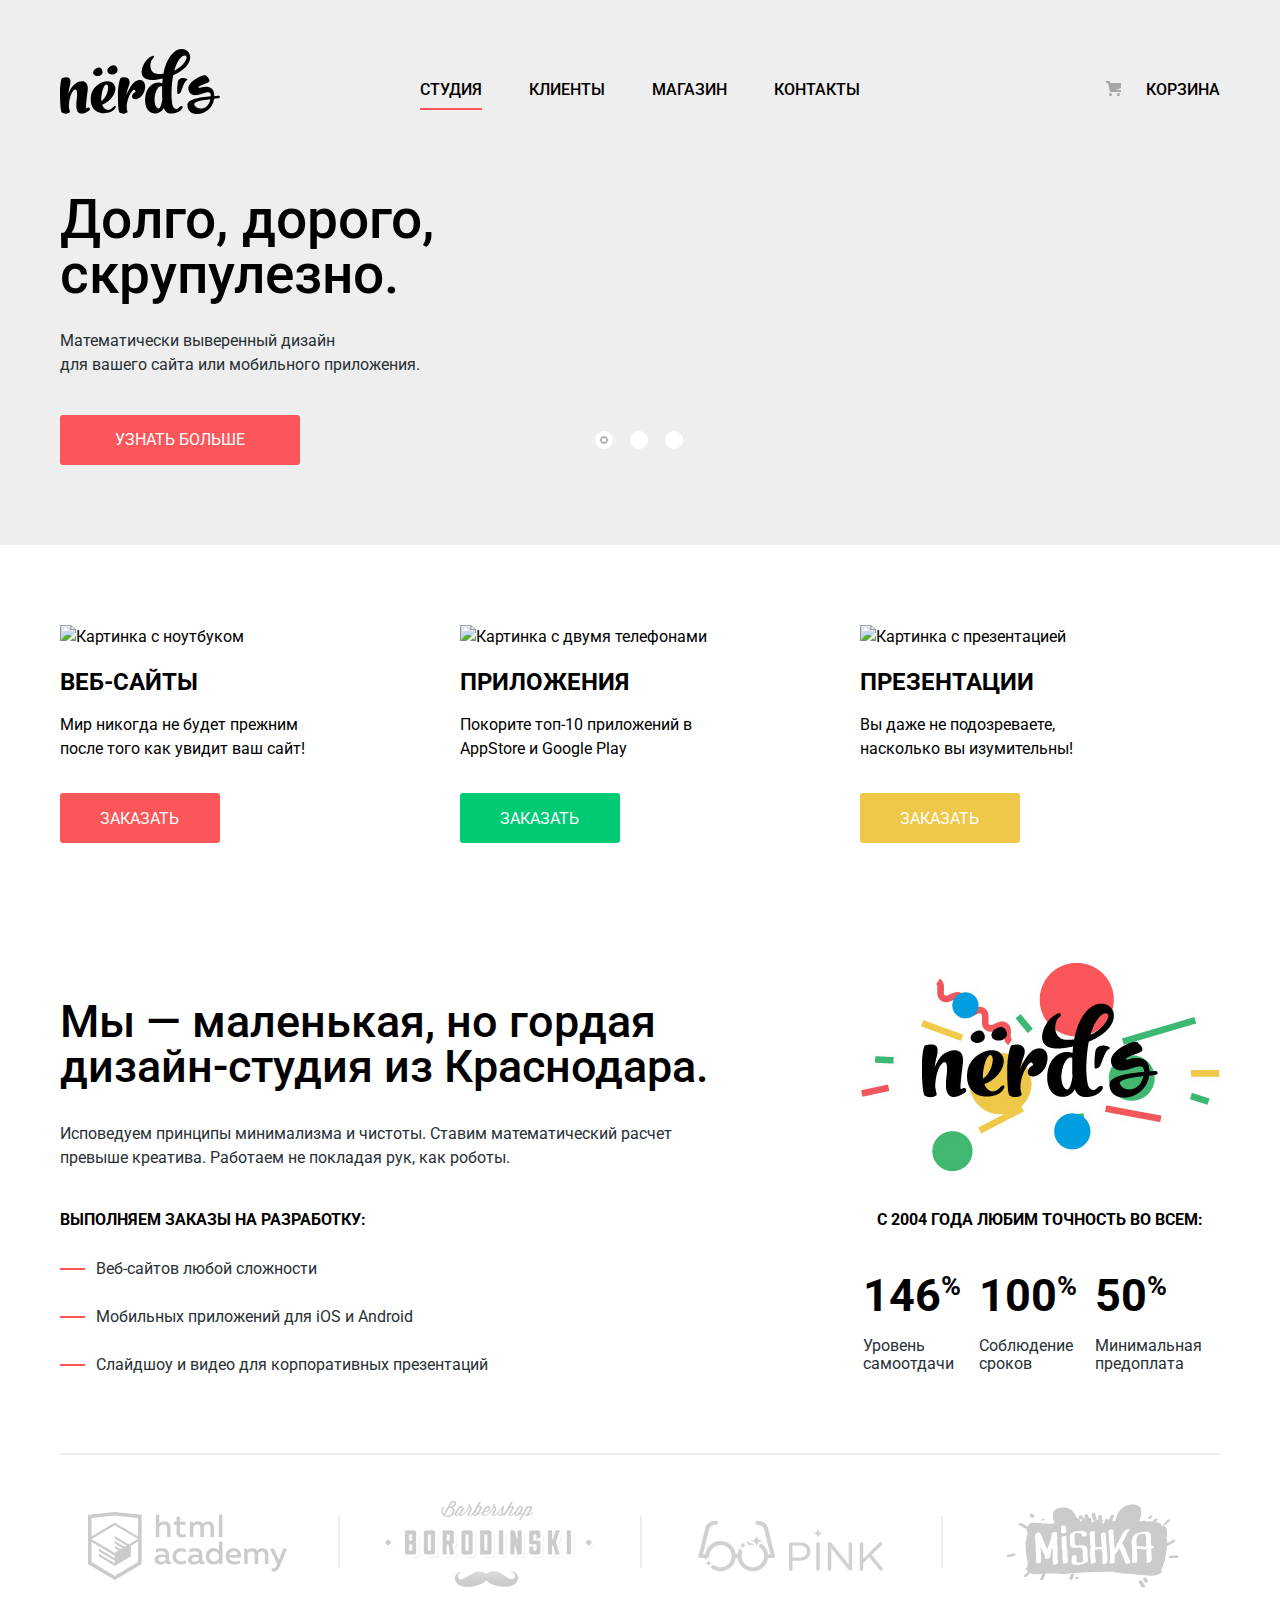
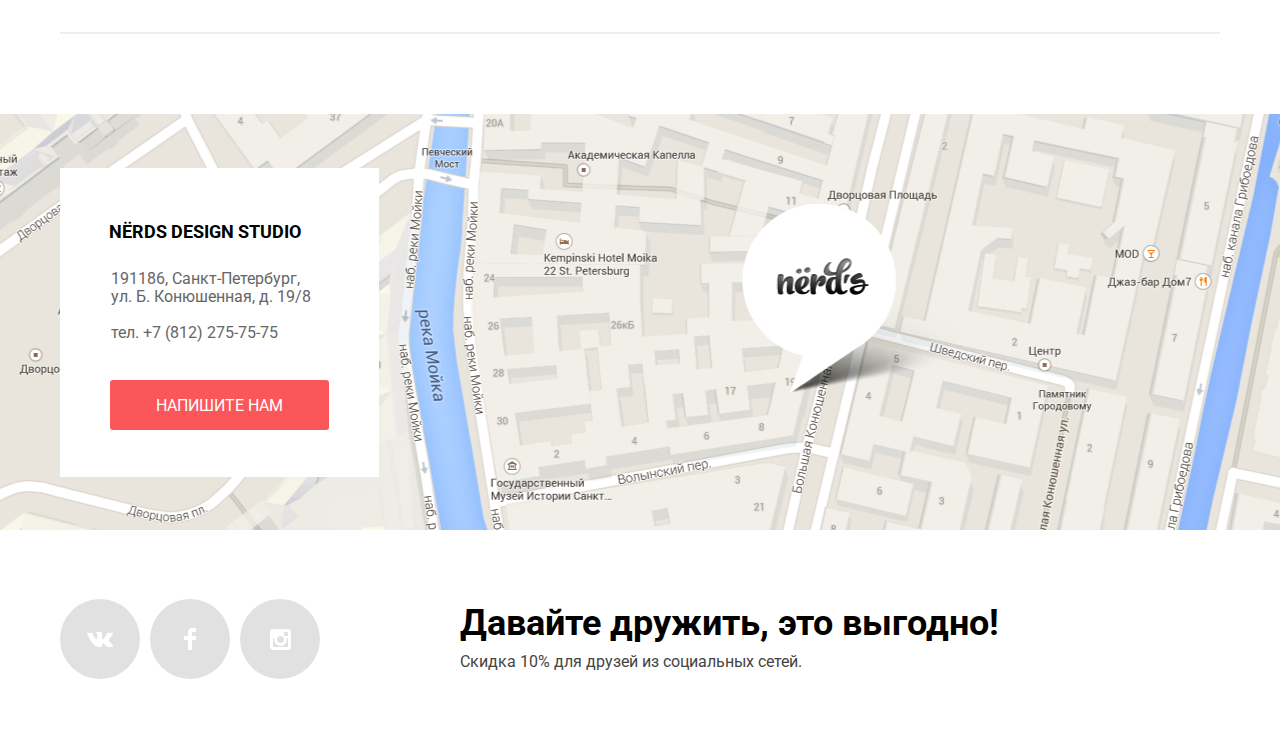
==== commit bcbfa836: "Merge pull request #1 from nstsvs/rework" ====
--- a/index.html
+++ b/index.html
@@ -1,246 +1,247 @@
 <!DOCTYPE html>
 <html lang="ru">
 <head>
-  <meta charset="utf-8">
-  <title>Дизайн-студия Nёrds</title>
-  <link href="https://fonts.googleapis.com/css?family=Roboto:300,400,500,700&display=swap&subset=cyrillic" rel="stylesheet">
-  <link href="css/normalize.css" rel="stylesheet">
-  <link href="css/style.css" rel="stylesheet">
+<meta charset="utf-8">
+<title>Дизайн-студия Nёrds</title>
+<link href="https://fonts.googleapis.com/css?family=Roboto:300,400,500,700&display=swap&subset=cyrillic" rel="stylesheet">
+<link href="css/normalize.css" rel="stylesheet">
+<link href="css/style.css" rel="stylesheet">
 </head>
 <body>
-  <header class="main-header">
-    <nav class="main-navigation container">
-      <a class="main-header-logo">
-        <img src="img/nerds-logo.svg" width="160" height="65" alt="Логотип студии Нёрдс">
-      </a>
-      <ul class="site-navigation container">
-        <li class="site-item">
-          <a href="info.html" class="site-link-active">Студия</a>
+<header class="main-header">
+  <nav class="main-navigation container">
+    <a class="main-header-logo">
+      <img src="img/nerds-logo.svg" width="160" height="65" alt="Логотип студии Нёрдс">
+    </a>
+    <ul class="site-navigation container">
+      <li class="site-item">
+        <a href="info.html" class="site-link-active">Студия</a>
+      </li>
+      <li class="site-item">
+        <a href="customers.html">Клиенты</a>
+      </li>
+      <li class="site-item">
+        <a href="catalog.html">Магазин</a>
+      </li>
+      <li class="site-item">
+        <a href="contacts.html">Контакты</a>
+      </li>
+    </ul>
+    <ul class="cart">
+      <li class="cart-item">
+        <a class="icon-cart" href="cart.html">Корзина</a>
+      </li>
+    </ul>
+  </nav>
+</header>
+<main>
+  <section class="slider-section">
+    <div class="slider container">
+      <div class="slide first slide-active">
+        <h3 class="slide-title">Долго, дорого, скрупулезно.</h3>
+        <p class="slide-description">
+          Математически выверенный дизайн<br> для вашего сайта или мобильного приложения.
+        </p>
+        <a class="slide-button" href="#">Узнать больше</a>
+      </div>
+      <div class="slide second">
+        <h3 class="slide-title">Любим математику как никто другой</h3>
+        <p class="slide-description">
+          Никакого креатива, только математические формулы для расчета идеальных пропорций.
+        </p>
+        <a class="slide-button" href="#">Узнать больше</a>
+      </div>
+      <div class="slide third">
+        <h3 class="slide-title">Только ночь, только хардкор</h3>
+        <p class="slide-description">
+          Работать днем, как все? Мы против этого. Ближе к полуночи работа только начинается.
+        </p>
+        <a class="slide-button" href="#">Узнать больше</a>
+      </div>
+    </div>
+    <ul class="slider-toggle-list">
+      <li class="slider-toggle-item">
+        <button class="slider-toggle slider-toggle-active" type="button" aria-label="Первый слайд"></button>
+      </li>
+      <li class="slider-toggle-item">
+        <button class="slider-toggle" type="button" aria-label="Второй слайд"></button>
+      </li>
+      <li class="slider-toggle-item">
+        <button class="slider-toggle" type="button" aria-label="Третий слайд"></button>
+      </li>
+    </ul>
+  </section>
+  <section>
+    <ul class="services container">
+      <li class="service-item">
+          <img src="img/websites.png" width="300" height="146" alt="Картинка с ноутбуком">
+          <h3 class="service-title">Веб-сайты</h3>
+          <p class="service-description">
+            Мир никогда не будет прежним после того как увидит ваш сайт!
+          </p>
+          <a class="service-button service-button-web" href="catalog.html">Заказать</a>
         </li>
-        <li class="site-item">
-          <a href="customers.html">Клиенты</a>
+        <li class="service-item">
+          <img src="img/apps.png" width="300" height="146" alt="Картинка с двумя телефонами">
+          <h3 class="service-title">Приложения</h3>
+          <p class="service-description">
+            Покорите топ-10 приложений в AppStore и Google Play
+          </p>
+          <a class="service-button service-button-app" href="catalog.html">Заказать</a>
         </li>
-        <li class="site-item">
-          <a href="catalog.html">Магазин</a>
-        </li>
-        <li class="site-item">
-          <a href="contacts.html">Контакты</a>
+        <li class="service-item">
+          <img src="img/presentations.png" width="300" height="146" alt="Картинка с презентацией">
+          <h3 class="service-title">Презентации</h3>
+          <p class="service-description">
+            Вы даже не подозреваете, насколько вы изумительны!
+          </p>
+          <a class="service-button service-button-presentations" href="catalog.html">Заказать</a>
         </li>
       </ul>
-      <ul class="cart">
-        <li class="cart-item">
-          <a class="icon-cart" href="cart.html">Корзина</a>
-        </li>
-      </ul>
-    </nav>
-  </header>
-  <main>
-    <section class="slider-section">
-      <div class="slider container">
-        <div class="slide first slide-active">
-          <h3 class="slide-title">Долго, дорого, скрупулезно.</h3>
-          <p class="slide-description">
-            Математически выверенный дизайн<br> для вашего сайта или мобильного приложения.
-          </p>
-          <a class="slide-button" href="#">Узнать больше</a>
-        </div>
-        <div class="slide second">
-          <h3 class="slide-title">Любим математику как никто другой</h3>
-          <p class="slide-description">
-            Никакого креатива, только математические формулы для расчета идеальных пропорций.
-          </p>
-          <a class="slide-button" href="#">Узнать больше</a>
-        </div>
-        <div class="slide third">
-          <h3 class="slide-title">Только ночь, только хардкор</h3>
-          <p class="slide-description">
-            Работать днем, как все? Мы против этого. Ближе к полуночи работа только начинается.
-          </p>
-          <a class="slide-button" href="#">Узнать больше</a>
-        </div>
-      </div>
-      <ul class="slider-toggle-list">
-        <li class="slider-toggle-item">
-          <button class="slider-toggle slider-toggle-active" type="button" aria-label="Первый слайд"></button>
-        </li>
-        <li class="slider-toggle-item">
-          <button class="slider-toggle" type="button" aria-label="Второй слайд"></button>
-        </li>
-        <li class="slider-toggle-item">
-          <button class="slider-toggle" type="button" aria-label="Третий слайд"></button>
-        </li>
-      </ul>
-    </section>
-    <section>
-      <ul class="services container">
-        <li class="service-item">
-            <img src="img/websites.png" width="300" height="146" alt="Картинка с ноутбуком">
-            <h3 class="service-title">Веб-сайты</h3>
-            <p class="service-description">
-              Мир никогда не будет прежним после того как увидит ваш сайт!
-            </p>
-            <a class="service-button service-button-web" href="catalog.html">Заказать</a>
+    </section>
+    <section class="info container">
+      <h3 class="visually-hidden">Информация о студии</h3>
+      <div>
+        <p class="info-title">
+          Мы — маленькая, но гордая дизайн-студия из Краснодара.
+        </p>
+        <p class="info-description">
+          Исповедуем принципы минимализма и чистоты. Ставим математический расчет превыше креатива. Работаем не покладая рук, как роботы.
+        </p>
+        <p class="list-title">
+          Выполняем заказы на разработку:
+        </p>
+        <ul class="list">
+          <li class="list-item">Веб-сайтов любой сложности</li>
+          <li class="list-item">Мобильных приложений для iOS и Android</li>
+          <li class="list-item">Слайдшоу и видео для корпоративных презентаций</li>
+        </ul>
+      </div>
+      <div>
+        <img class="nerds-logo" src="img/nerds-picture.png" width="360" height="208" alt="Красочный логотип Нёрдс">
+        <p class="table-title">
+          С 2004 года любим точность во всем:
+        </p>
+        <table class="table-advantages">
+          <tr class="percent">
+            <td>146<sup>%</sup>
+            </td>
+            <td>100<sup>%</sup>
+            </td>
+            <td>50<sup>%</sup>
+            </td>
+          </tr>
+          <tr class="table-text">
+            <td>Уровень самоотдачи</td>
+            <td>Соблюдение сроков</td>
+            <td>Минимальная предоплата</td>
+          </tr>
+        </table>
+      </div>
+    </section>
+    <section class="references container">
+      <h3 class="visually-hidden">Партнёры</h3>
+      <a class="references-item" href="https://htmlacademy.ru/intensive/htmlcss">
+        <img src="img/partners/htmlacademy-logo.png" width="199" height="68" alt="Логотип Html Академии">
+      </a>
+      <a class="references-item" href="#">
+        <img src="img/partners/borodinski-logo.png" width="209" height="90" alt="Логотип барбершопа Бородинский">
+      </a>
+      <a class="references-item" href="#">
+        <img src="img/partners/pink-logo.png" width="185" height="52" alt="Логотип приложения Пинк">
+      </a>
+      <a class="references-item" href="#">
+        <img src="img/partners/mishka-logo.png" width="173" height="84" alt="Логотип интернет-магазина вязаных игрушек Мишка">
+      </a>
+    </section>
+</main>
+  <footer>
+    <section class="contacts-container">
+      <h3 class="visually-hidden">Контакты</h3>
+      <div class="map">
+        <iframe src="https://yandex.ru/map-widget/v1/?um=constructor%3A60ec1ec45f889f1ac2e37ad8959899441caf3ced369b8b6a8d0ca002c794c5a1&amp;source=constructor" width="100%" height="416" style="border:0;" allowfullscreen="" aria-hidden="false" tabindex="0"></iframe>
+      </div>
+      <div class="contacts-wrapper">
+        <p class="contacts-title">
+          Nёrds design studio
+        </p>
+        <p class="contacts">
+          191186, Санкт-Петербург, ул. Б. Конюшенная, д. 19/8
+        </p>
+        <p class="contacts">
+          тел. +7 (812) 275-75-75
+        </p>
+        <a class="contacts-button" id="contacts-button" href="#">
+          Напишите нам
+        </a>
+      </div>
+    </section>
+    <div class="footer-wrapper container">
+      <div class="footer-left-column">
+        <ul class="social">
+          <li>
+            <a class="social-button" href="#">
+              <svg xmlns="http://www.w3.org/2000/svg" width="26" height="15" viewBox="0 0 26 15">
+                <path fill="#ffffff" d="M16.138 11.51c.956-.309 2.18 2.04 3.483 2.939.978.681 1.727.534 1.727.534l3.473-.05s1.815-.112.957-1.554c-.071-.12-.503-1.069-2.585-3.022-2.177-2.043-1.882-1.712.739-5.244 1.597-2.153 2.236-3.468 2.036-4.028-.192-.539-1.365-.399-1.365-.399L20.69.713c-.381.001-.704.119-.851.515-.003.004-.621 1.666-1.445 3.079-1.741 2.989-2.436 3.148-2.724 2.961-.661-.433-.494-1.737-.494-2.664 0-2.897.432-4.105-.846-4.417-.427-.104-.739-.172-1.828-.182-1.392-.021-2.574 0-3.244.329-.445.223-.786.712-.579.74.26.035.843.16 1.155.586.401.552.389 1.789.389 1.789s.229 3.411-.54 3.834c-.528.29-1.25-.302-2.803-3.016-.793-1.388-1.392-2.922-1.392-2.922s-.116-.285-.326-.441c-.25-.185-.6-.244-.6-.244L.848.684S.29.7.085.946c-.182.218-.015.668-.015.668s2.909 6.881 6.203 10.347c3.02 3.182 6.452 2.971 6.452 2.971h1.555s.469-.054.709-.312c.224-.24.214-.691.214-.691s-.031-2.109.935-2.419z">
+                </path>
+              </svg>
+            </a>
           </li>
-          <li class="service-item">
-            <img src="img/apps.png" width="300" height="146" alt="Картинка с двумя телефонами">
-            <h3 class="service-title">Приложения</h3>
-            <p class="service-description">
-              Покорите топ-10 приложений в AppStore и Google Play
-            </p>
-            <a class="service-button service-button-app" href="catalog.html">Заказать</a>
+          <li>
+            <a class="social-button" href="#">
+              <svg xmlns="http://www.w3.org/2000/svg" width="12" height="22" viewBox="0 0 12 22">
+                <path fill="#ffffff" d="M12 4V0H8a4 4 0 0 0-4 4v4H0v4h4v10h4V12h4V8H8V4h4z">
+                </path>
+              </svg>
+            </a>
           </li>
-          <li class="service-item">
-            <img src="img/presentations.png" width="300" height="146" alt="Картинка с презентацией">
-            <h3 class="service-title">Презентации</h3>
-            <p class="service-description">
-              Вы даже не подозреваете, насколько вы изумительны!
-            </p>
-            <a class="service-button service-button-presentations" href="catalog.html">Заказать</a>
+          <li>
+            <a class="social-button" href="#">
+              <svg xmlns="http://www.w3.org/2000/svg" width="21" height="21" viewBox="0 0 21 21">
+                <path fill="#ffffff" d="M18 0H3C1.35 0 0 1.35 0 3v15c0 1.65 1.35 3 3 3h15c1.65 0 3-1.35 3-3V3c0-1.65-1.35-3-3-3zm-7.5 7c1.93 0 3.5 1.57 3.5 3.5S12.43 14 10.5 14 7 12.43 7 10.5 8.57 7 10.5 7zM18 18H3V9h1.181A6.504 6.504 0 0 0 4 10.5a6.5 6.5 0 1 0 13 0 6.45 6.45 0 0 0-.181-1.5H18v9zm0-11h-4V3h4v4z">
+                </path>
+              </svg>
+            </a>
           </li>
         </ul>
-      </section>
-      <section class="info container">
-        <h3 class="visually-hidden">Информация о студии</h3>
-        <div>
-          <p class="info-title">
-            Мы — маленькая, но гордая дизайн-студия из Краснодара.
-          </p>
-          <p class="info-description">
-            Исповедуем принципы минимализма и чистоты. Ставим математический расчет превыше креатива. Работаем не покладая рук, как роботы.
-          </p>
-          <p class="list-title">
-            Выполняем заказы на разработку:
-          </p>
-          <ul class="list">
-            <li class="list-item">Веб-сайтов любой сложности</li>
-            <li class="list-item">Мобильных приложений для iOS и Android</li>
-            <li class="list-item">Слайдшоу и видео для корпоративных презентаций</li>
-          </ul>
+      </div>
+      <div class="footer-right-column">
+        <div class="footer-text">
+          <p class="slogan-title">
+            Давайте дружить, это выгодно!
+          </p>
+          <p class="discount">
+            Скидка 10% для друзей из социальных сетей.
+          </p>
         </div>
-        <div>
-          <img class="nerds-logo" src="img/nerds-picture.png" width="360" height="208" alt="Красочный логотип Нёрдс">
-          <p class="table-title">
-            С 2004 года любим точность во всем:
-          </p>
-          <table class="table-advantages">
-            <tr class="percent">
-              <td>146<sup>%</sup>
-              </td>
-              <td>100<sup>%</sup>
-              </td>
-              <td>50<sup>%</sup>
-              </td>
-            </tr>
-            <tr class="table-text">
-              <td>Уровень самоотдачи</td>
-              <td>Соблюдение сроков</td>
-              <td>Минимальная предоплата</td>
-            </tr>
-          </table>
-        </div>
-      </section>
-      <section class="references container">
-        <h3 class="visually-hidden">Партнёры</h3>
-        <a class="references-item" href="https://htmlacademy.ru/intensive/htmlcss">
-          <img src="img/partners/htmlacademy-logo.png" width="199" height="68" alt="Логотип Html Академии">
-        </a>
-        <a class="references-item" href="#">
-          <img src="img/partners/borodinski-logo.png" width="209" height="90" alt="Логотип барбершопа Бородинский">
-        </a>
-        <a class="references-item" href="#">
-          <img src="img/partners/pink-logo.png" width="185" height="52" alt="Логотип приложения Пинк">
-        </a>
-        <a class="references-item" href="#">
-          <img src="img/partners/mishka-logo.png" width="173" height="84" alt="Логотип интернет-магазина вязаных игрушек Мишка">
-        </a>
-      </section>
-    </main>
-    <footer>
-      <section class="contacts-container">
-        <h3 class="visually-hidden">Контакты</h3>
-        <div class="map">
-            <iframe src="https://yandex.ru/map-widget/v1/?um=constructor%3Ab4f6043b3fef8a19740742b236bbfd79ef52920fda3041863dfe011bd153b11e&source=constructor" width="100%" height="416" style="border:0;" allowfullscreen="" aria-hidden="false" tabindex="0"></iframe>
-        </div>
-        <div class="contacts-wrapper">
-          <p class="contacts-title">
-            Nёrds design studio
-          </p>
-          <p class="contacts">
-            191186, Санкт-Петербург, ул. Б. Конюшенная, д. 19/8
-          </p>
-          <p class="contacts">
-            тел. +7 (812) 275-75-75
-          </p>
-          <a class="contacts-button" href="#">
-            Напишите нам
-          </a>
-        </div>
-      </section>
-      <div class="footer-wrapper container">
-        <div class="footer-left-column">
-          <ul class="social">
-            <li>
-              <a class="social-button" href="#">
-                <svg xmlns="http://www.w3.org/2000/svg" width="26" height="15" viewBox="0 0 26 15">
-                  <path fill="#ffffff" d="M16.138 11.51c.956-.309 2.18 2.04 3.483 2.939.978.681 1.727.534 1.727.534l3.473-.05s1.815-.112.957-1.554c-.071-.12-.503-1.069-2.585-3.022-2.177-2.043-1.882-1.712.739-5.244 1.597-2.153 2.236-3.468 2.036-4.028-.192-.539-1.365-.399-1.365-.399L20.69.713c-.381.001-.704.119-.851.515-.003.004-.621 1.666-1.445 3.079-1.741 2.989-2.436 3.148-2.724 2.961-.661-.433-.494-1.737-.494-2.664 0-2.897.432-4.105-.846-4.417-.427-.104-.739-.172-1.828-.182-1.392-.021-2.574 0-3.244.329-.445.223-.786.712-.579.74.26.035.843.16 1.155.586.401.552.389 1.789.389 1.789s.229 3.411-.54 3.834c-.528.29-1.25-.302-2.803-3.016-.793-1.388-1.392-2.922-1.392-2.922s-.116-.285-.326-.441c-.25-.185-.6-.244-.6-.244L.848.684S.29.7.085.946c-.182.218-.015.668-.015.668s2.909 6.881 6.203 10.347c3.02 3.182 6.452 2.971 6.452 2.971h1.555s.469-.054.709-.312c.224-.24.214-.691.214-.691s-.031-2.109.935-2.419z">
-                  </path>
-                </svg>
-              </a>
-            </li>
-            <li>
-              <a class="social-button" href="#">
-                <svg xmlns="http://www.w3.org/2000/svg" width="12" height="22" viewBox="0 0 12 22">
-                  <path fill="#ffffff" d="M12 4V0H8a4 4 0 0 0-4 4v4H0v4h4v10h4V12h4V8H8V4h4z">
-                  </path>
-                </svg>
-              </a>
-            </li>
-            <li>
-              <a class="social-button" href="#">
-                <svg xmlns="http://www.w3.org/2000/svg" width="21" height="21" viewBox="0 0 21 21">
-                  <path fill="#ffffff" d="M18 0H3C1.35 0 0 1.35 0 3v15c0 1.65 1.35 3 3 3h15c1.65 0 3-1.35 3-3V3c0-1.65-1.35-3-3-3zm-7.5 7c1.93 0 3.5 1.57 3.5 3.5S12.43 14 10.5 14 7 12.43 7 10.5 8.57 7 10.5 7zM18 18H3V9h1.181A6.504 6.504 0 0 0 4 10.5a6.5 6.5 0 1 0 13 0 6.45 6.45 0 0 0-.181-1.5H18v9zm0-11h-4V3h4v4z">
-                  </path>
-                </svg>
-              </a>
-            </li>
-          </ul>
-        </div>
-        <div class="footer-right-column">
-          <div class="footer-text">
-            <p class="slogan-title">
-              Давайте дружить, это выгодно!
-            </p>
-            <p class="discount">
-              Скидка 10% для друзей из социальных сетей.
-            </p>
-          </div>
-        </div>
-      </div>
-    </footer>
-    <div class="feedback">
-      <h3 class="feedback-title">Напишите нам</h3>
-      <form class="feedback-form" action="/" method="post">
-        <p class="input-wrapper">
-          <label class="feedback-label" for="name-field">Ваше имя:</label>
-          <input class="input" id="name-field" type="text" name="login" placeholder="Имя Фамилия" required>
-        </p>
-        <p class="input-wrapper">
-          <label class="feedback-label" for="email-field">Ваш e-mail:</label>
-          <input class="input" id="email-field" type="email" name="email" placeholder="email@example.com">
-        </p>
-        <p class="input-wrapper">
-          <label class="feedback-label" for="message-field">Текст письма:</label>
-          <textarea class="input" id="message-field" name="message" placeholder="В свободной форме"></textarea>
-        </p>
-        <button class="button" type="submit">Отправить</button>
-      </form>
-      <button class="close-button" aria-label="Закрыть" type="button">
-        <svg xmlns="http://www.w3.org/2000/svg" width="21" height="21" viewBox="0 0 21 21">
-          <path fill="#FB565A" d="M13.328 10.5l7.371-7.371a1.003 1.003 0 0 0 0-1.414L19.285.3a1.003 1.003 0 0 0-1.414 0L10.5 7.672 3.129.301a1.003 1.003 0 0 0-1.414 0L.301 1.715a1.003 1.003 0 0 0 0 1.414L7.672 10.5.301 17.871a1.003 1.003 0 0 0 0 1.414l1.415 1.414a1.003 1.003 0 0 0 1.414 0l7.371-7.371 7.371 7.371a1.003 1.003 0 0 0 1.414 0l1.414-1.414a1.003 1.003 0 0 0 0-1.414L13.328 10.5z">
-          </path>
-        </svg>
-      </button>
+      </div>
     </div>
+  </footer>
+  <div class="feedback">
+    <h3 class="feedback-title">Напишите нам</h3>
+    <form class="feedback-form" action="https://echo.htmlacademy.ru" method="post">
+      <p class="input-wrapper">
+        <label class="feedback-label" for="name-field">Ваше имя:</label>
+        <input class="input" id="name-field" type="text" name="login" placeholder="Имя Фамилия" required>
+      </p>
+      <p class="input-wrapper">
+        <label class="feedback-label" for="email-field">Ваш e-mail:</label>
+        <input class="input" id="email-field" type="email" name="email" placeholder="email@example.com">
+      </p>
+      <p class="input-wrapper">
+        <label class="feedback-label" for="message-field">Текст письма:</label>
+        <textarea class="input" id="message-field" name="message" placeholder="В свободной форме"></textarea>
+      </p>
+      <button class="button" type="submit">Отправить</button>
+    </form>
+    <button class="close-button" aria-label="Закрыть" type="button">
+      <svg xmlns="http://www.w3.org/2000/svg" width="21" height="21" viewBox="0 0 21 21">
+        <path fill="#FB565A" d="M13.328 10.5l7.371-7.371a1.003 1.003 0 0 0 0-1.414L19.285.3a1.003 1.003 0 0 0-1.414 0L10.5 7.672 3.129.301a1.003 1.003 0 0 0-1.414 0L.301 1.715a1.003 1.003 0 0 0 0 1.414L7.672 10.5.301 17.871a1.003 1.003 0 0 0 0 1.414l1.415 1.414a1.003 1.003 0 0 0 1.414 0l7.371-7.371 7.371 7.371a1.003 1.003 0 0 0 1.414 0l1.414-1.414a1.003 1.003 0 0 0 0-1.414L13.328 10.5z">
+        </path>
+      </svg>
+    </button>
+  </div>
 
+  <script src="js/feedback.js"></script>
 </body>
 </html>
--- a/css/style.css
+++ b/css/style.css
@@ -359,6 +359,16 @@
   background: url("../img/mapmarker.png") no-repeat 48%;
 }
 
+.map::before {
+  content: "";
+  position: absolute;
+  background: url(../img/map-marker.png) no-repeat;
+  top: 64px;
+  left: 61.2%;
+  width: 240px;
+  height: 191px;
+}
+
 .contacts-title {
   width: 193px;
   padding-bottom: 32px;
@@ -602,6 +612,7 @@
 }
 
 .footer-wrapper {
+  margin-bottom: 50px;
   display: flex;
   justify-content: space-between;
 }
@@ -993,6 +1004,10 @@
   flex-wrap: wrap;
 }
 
+.modal__show {
+  display: flex;
+}
+
 .input-wrapper {
   width: 360px;
   margin: 0 0 36px;
